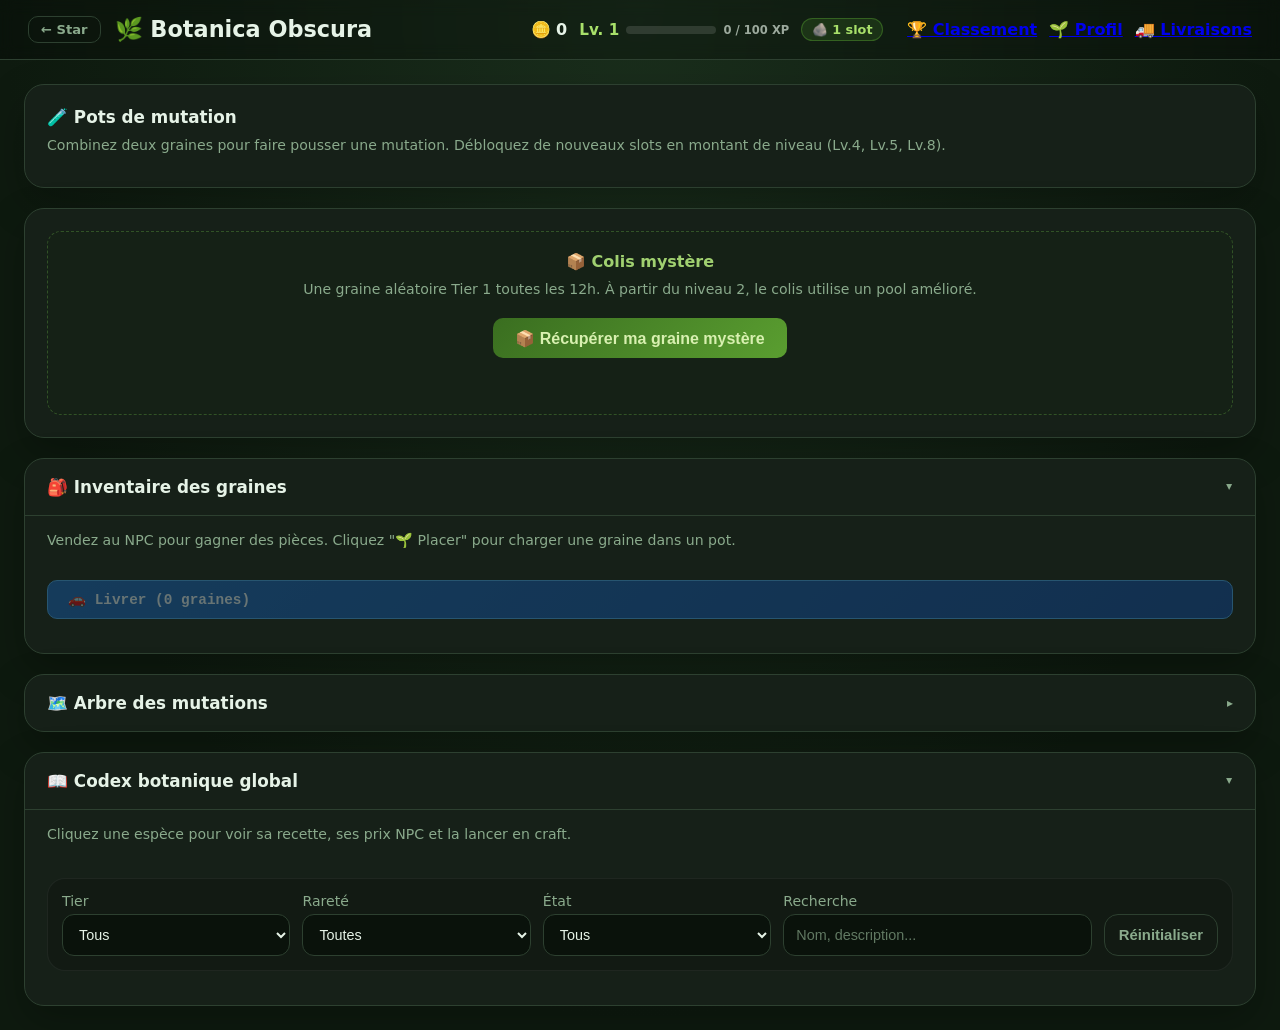
==== index.html @ e2fb967c "feat: harvest quantity formula + delivery minigame - lib/harvestQuantity.js: calcule nb graines selo" ====
<!DOCTYPE html>
<html lang="fr">
  <head>
    <meta charset="UTF-8" />
    <meta name="viewport" content="width=device-width, initial-scale=1.0" />
    <title>Botanica Obscura</title>
    <link rel="icon" href="data:image/svg+xml,%3Csvg%20xmlns%3D%22http%3A%2F%2Fwww.w3.org%2F2000%2Fsvg%22%20viewBox%3D%220%200%20100%20100%22%3E%3Ctext%20y%3D%22.9em%22%20font-size%3D%2290%22%3E%F0%9F%8C%BF%3C%2Ftext%3E%3C%2Fsvg%3E" />
    <link rel="stylesheet" href="styles.css" />
    <link rel="stylesheet" href="styles/garden.css" />
    <link rel="stylesheet" href="styles/inventory.css" />
    <link rel="stylesheet" href="styles/toast.css" />
    <link rel="stylesheet" href="styles/mysterySeed.css" />
    <link rel="stylesheet" href="styles/xp.css" />
    <link rel="stylesheet" href="styles/pots.css" />
    <link rel="stylesheet" href="styles/onboarding.css" />
    <link rel="stylesheet" href="styles/intro.css" />
    <link rel="stylesheet" href="styles/codex.css" />
    <link rel="stylesheet" href="styles/discovery.css" />
    <link rel="stylesheet" href="styles/speciesPanel.css" />
    <link rel="stylesheet" href="styles/deliveryGame.css" />
  </head>
  <body>
    <header class="topbar">
      <div class="topbar-left">
        <a href="/star/" class="back-to-star">← Star</a>
        <div class="topbar-title">
          <h1>🌿 Botanica Obscura</h1>
        </div>
      </div>
      <div class="player-stats">
        <span id="coins">🪙 0</span>
        <div class="level-xp-block">
          <span id="level">Lv. 1</span>
          <div class="xp-bar-wrap" title="Expérience">
            <div id="xp-bar-fill" class="xp-bar-fill" style="width:0%"></div>
          </div>
          <span id="xp-text" class="xp-text">0 / 100 XP</span>
        </div>
        <span id="pot-slots-badge">🪨 1 slot</span>
        <div id="authZone" class="auth-zone">
          <div id="userBadge" class="user-badge" style="display:none">
            <span class="auth-avatar-placeholder">🌿</span>
            <span class="auth-username"></span>
          </div>
        </div>
        <a href="leaderboard.html" class="nav-link">🏆 Classement</a>
        <a href="profil.html" class="nav-link">🌱 Profil</a>
        <a href="delivery.html" class="nav-link">🚚 Livraisons</a>
      </div>
    </header>

    <!-- Overlay level-up -->
    <div id="levelup-overlay" class="levelup-overlay" style="display:none">
      <div class="levelup-card">
        <div class="levelup-emoji">🌟</div>
        <div class="levelup-title">NIVEAU SUPÉRIEUR !</div>
        <div id="levelup-level" class="levelup-level">Niveau 2</div>
        <div id="levelup-reward" class="levelup-reward"></div>
        <button id="levelup-close" class="levelup-close-btn">Continuer 🌿</button>
      </div>
    </div>

    <!-- Overlay récolte -->
    <div id="harvest-reveal-overlay" class="harvest-reveal-overlay" style="display:none">
      <div class="harvest-reveal-card">
        <div id="harvest-reveal-first" class="harvest-reveal-first">🏅 Première découverte mondiale !</div>
        <div id="harvest-reveal-quality-badge" class="harvest-reveal-quality-badge"></div>
        <div id="harvest-reveal-svg" class="harvest-reveal-svg"></div>
        <div id="harvest-reveal-name" class="harvest-reveal-name"></div>
        <div id="harvest-reveal-rarity" class="harvest-reveal-rarity"></div>
        <div id="harvest-reveal-qty" class="harvest-reveal-qty"></div>
        <div id="harvest-reveal-xp" class="harvest-reveal-xp"></div>
        <button id="harvest-reveal-close" class="harvest-reveal-close-btn">Continuer 🌿</button>
      </div>
    </div>

    <main class="layout">

      <section class="panel full-width" id="pots-section">
        <h2>🧪 Pots de mutation</h2>
        <p class="muted">Combinez deux graines pour faire pousser une mutation. Débloquez de nouveaux slots en montant de niveau (Lv.4, Lv.5, Lv.8).</p>
        <div id="pots-grid" class="pots-grid-wrap"></div>
      </section>

      <section class="panel full-width">
        <div id="mystery-seed-zone">
          <h3>📦 Colis mystère</h3>
          <p class="muted">Une graine aléatoire Tier 1 toutes les 12h. À partir du niveau 2, le colis utilise un pool amélioré.</p>
          <button id="mystery-seed-btn">📦 Récupérer ma graine mystère</button>
          <div id="mystery-seed-countdown"></div>
          <div id="mystery-seed-msg"></div>
        </div>
      </section>

      <details class="panel full-width collapsible-zone" open>
        <summary class="zone-summary">🎒 Inventaire des graines</summary>
        <div class="zone-content">
          <p class="muted">Vendez au NPC pour gagner des pièces. Cliquez "🌱 Placer" pour charger une graine dans un pot.</p>
          <button id="deliver-btn" disabled>🚗 Livrer (0 graines)</button>
          <div id="inventoryEmpty" class="muted" style="display:none">Aucune graine pour l'instant.</div>
          <div id="inventoryGrid" class="inventory-grid"></div>
        </div>
      </details>

      <details class="panel full-width collapsible-zone" id="garden-section" style="display:none">
        <summary class="zone-summary">🌡️ Jardin &amp; Améliorations</summary>
        <div class="zone-content">
          <p class="muted">Améliorez votre jardin pour augmenter la qualité et la quantité de vos récoltes.</p>
          <div id="gardenContainer" class="garden-grid"></div>
        </div>
      </details>

      <details class="panel full-width collapsible-zone" id="testers-section" style="display:none">
        <summary class="zone-summary">🧑‍🌾 Testeurs</summary>
        <div class="zone-content">
          <p class="muted">Récoltez une plante puis faites-la goûter à vos testeurs !</p>
          <div id="testersContainer" class="testers-grid"></div>
        </div>
      </details>

      <details class="panel full-width collapsible-zone">
        <summary class="zone-summary">🗺️ Arbre des mutations</summary>
        <div class="zone-content">
          <p class="muted">Clique sur un nœud pour voir la recette et envoyer directement dans un pot.</p>
          <div id="mutationTree" class="mutation-tree-wrap"></div>
        </div>
      </details>

      <details class="panel full-width collapsible-zone" open>
        <summary class="zone-summary">📖 Codex botanique global</summary>
        <div class="zone-content">
          <p class="muted">Cliquez une espèce pour voir sa recette, ses prix NPC et la lancer en craft.</p>
          <div id="codexSummary" class="codex-summary" aria-live="polite"></div>
          <div class="codex-toolbar" aria-label="Filtres du codex botanique">
            <label>Tier<select id="codexTierFilter"><option value="all">Tous</option></select></label>
            <label>Rareté<select id="codexRarityFilter"><option value="all">Toutes</option></select></label>
            <label>État
              <select id="codexStateFilter">
                <option value="all">Tous</option>
                <option value="unlocked">Débloquées</option>
                <option value="server-known">Connues serveur</option>
                <option value="unknown">Inconnues</option>
              </select>
            </label>
            <label class="codex-search-label">Recherche
              <input id="codexSearch" type="search" placeholder="Nom, description..." autocomplete="off" />
            </label>
            <button id="codexResetFilters" class="codex-reset-btn" type="button">Réinitialiser</button>
          </div>
          <div id="codexGrid" class="codex-grid"></div>
        </div>
      </details>

    </main>
    <script type="module" src="app.js"></script>
  </body>
</html>
---- styles.css ----
:root {
  --bg: #0e1a0f;
  --bg-panel: #162018;
  --border: #2d4030;
  --text: #e6f3e7;
  --muted: #8aaa8c;
  --accent: #7ec850;
  --accent-2: #5fa5f5;
  --gold: #f0c030;
  --danger: #f07a5a;
}

* { box-sizing: border-box; margin: 0; padding: 0; }
body { font-family: Inter, system-ui, sans-serif; background: radial-gradient(ellipse at top, #1a2e1c 0%, var(--bg) 70%); color: var(--text); min-height: 100vh; }

/* ── Topbar ─────────────────────────────────────────────────────────── */
.topbar { display: flex; justify-content: space-between; align-items: center; padding: 16px 28px; border-bottom: 1px solid var(--border); background: rgba(0,0,0,0.25); backdrop-filter: blur(8px); position: sticky; top: 0; z-index: 10; gap: 12px; flex-wrap: wrap; }
.topbar h1 { font-size: 1.4rem; }
.subtitle { color: var(--muted); font-size: 0.82rem; margin-top: 3px; }
.player-stats { display: flex; gap: 12px; align-items: center; font-weight: 600; flex-wrap: wrap; }
.notif-btn { background: transparent; border: 1px solid var(--border); color: var(--muted); font-size: 0.82rem; padding: 6px 12px; border-radius: 10px; cursor: pointer; }
.notif-btn:hover { border-color: var(--accent); color: var(--accent); }

/* ── Auth zone (badge utilisateur Nitro dans la topbar) ─────────────── */
.auth-zone { display: flex; align-items: center; gap: 8px; }
.user-badge { display: flex; align-items: center; gap: 8px; background: rgba(126,200,80,0.1); border: 1px solid rgba(126,200,80,0.3); border-radius: 12px; padding: 5px 12px; }
.auth-avatar { width: 26px; height: 26px; border-radius: 50%; object-fit: cover; }
.auth-avatar-placeholder { font-size: 1.2rem; }
.auth-username { font-size: 0.88rem; font-weight: 700; color: var(--accent); }

/* ── Layout ─────────────────────────────────────────────────────────── */
.muted { color: var(--muted); font-size: 0.88rem; margin-bottom: 12px; }
.layout { display: grid; grid-template-columns: repeat(2, 1fr); gap: 20px; padding: 24px; }
.panel { background: var(--bg-panel); border: 1px solid var(--border); border-radius: 20px; padding: 22px; box-shadow: 0 16px 40px rgba(0,0,0,0.25); }
.panel h2 { margin-bottom: 10px; font-size: 1.05rem; }
.full-width { grid-column: 1 / -1; }

/* ── Pot ────────────────────────────────────────────────────────────── */
.pot-card { display: flex; flex-direction: column; gap: 13px; }
label { display: flex; flex-direction: column; gap: 5px; color: var(--muted); font-size: 0.88rem; }
select { border-radius: 12px; border: 1px solid var(--border); padding: 10px 12px; background: #0a120b; color: var(--text); font-size: 0.93rem; }
button { border: none; border-radius: 14px; padding: 12px 16px; cursor: pointer; font-size: 0.93rem; font-weight: 700; background: linear-gradient(135deg, var(--accent), #5ba53a); color: #071207; transition: opacity 0.2s, transform 0.1s; }
button:hover { opacity: 0.9; } button:active { transform: scale(0.97); } button:disabled { opacity: 0.4; cursor: default; }

/* ── Preview plante ─────────────────────────────────────────────────── */
.plant-preview { display: flex; flex-direction: column; align-items: center; gap: 14px; }
#plantCharacter svg { width: 150px; height: 170px; }
#plantDescription { color: var(--muted); font-size: 0.88rem; text-align: center; }

/* ── Arbre mutations ────────────────────────────────────────────────── */
.mutation-tree-wrap { width: 100%; overflow-x: auto; overflow-y: hidden; border: 1px solid var(--border); border-radius: 18px; background: linear-gradient(180deg, rgba(255,255,255,0.02), rgba(0,0,0,0.08)); padding: 10px; }
.mutation-tree-svg { width: 100%; min-width: 980px; height: auto; display: block; }
.tree-tier-label { fill: var(--muted); font-size: 14px; font-weight: 700; letter-spacing: 0.06em; text-transform: uppercase; }
.tree-link { fill: none; stroke: rgba(126,200,80,0.35); stroke-width: 3; stroke-linecap: round; }
.tree-link.link-locked { stroke: rgba(255,255,255,0.08); }
.tree-node { cursor: pointer; }
.tree-card-bg { fill: #0d160e; stroke: var(--border); stroke-width: 1.5; transition: all 0.2s ease; }
.tree-node:hover .tree-card-bg { stroke: var(--accent); filter: url(#softGlow); }
.tree-node.state-server-known .tree-card-bg { fill: #0a0e0a; stroke: #2a3a2a; }
.tree-node.state-unknown .tree-card-bg { fill: #080d08; stroke: #1a221a; }
.tree-name { fill: var(--text); font-size: 13px; font-weight: 700; }
.tree-name-hidden { fill: #3a4a3a; font-size: 13px; font-weight: 700; }
.tree-meta { fill: var(--muted); font-size: 11px; }
.tree-meta-hidden { fill: #2a3a2a; font-size: 11px; }
.tree-discovery { fill: var(--gold); font-size: 11px; font-weight: 700; }
.tree-server-badge { fill: var(--accent-2); font-size: 10px; }
.tree-node.rarity-epic .tree-card-bg { stroke: #7a49d6; }
.tree-node.rarity-legendary .tree-card-bg { stroke: #d9a520; }
.tree-node.rarity-mythic .tree-card-bg { stroke: #e44a80; }

/* ── Codex ──────────────────────────────────────────────────────────── */
.codex-grid { display: grid; grid-template-columns: repeat(auto-fill, minmax(175px, 1fr)); gap: 14px; }
.codex-card { background: #0d160e; border: 1px solid var(--border); border-radius: 16px; padding: 14px; cursor: pointer; transition: transform 0.15s, box-shadow 0.15s; }
.codex-card:hover { transform: translateY(-3px); box-shadow: 0 8px 24px rgba(0,0,0,0.4); }
.codex-card h3 { font-size: 0.95rem; margin: 6px 0 4px; }
.codex-card p { font-size: 0.82rem; color: var(--muted); margin: 5px 0; }
.codex-meta { font-size: 0.82rem; color: var(--muted); }
.codex-sprite svg { width: 70px; height: 80px; display: block; margin: 0 auto; }
.rarity-badge { font-weight: 700; font-size: 0.8rem; text-transform: capitalize; }
.rarity-badge.common { color: #aaa; } .rarity-badge.rare { color: var(--accent-2); } .rarity-badge.epic { color: #c080ff; } .rarity-badge.legendary { color: var(--gold); } .rarity-badge.mythic { color: #ff6090; }
.codex-card.rarity-epic { border-color: #6030a0; } .codex-card.rarity-legendary { border-color: #c0900a; } .codex-card.rarity-mythic { border-color: #c02060; box-shadow: 0 0 12px rgba(255,60,120,0.3); }
.first-discovery { font-size: 0.8rem; font-weight: 700; color: var(--gold); margin-top: 6px; }

/* État server-known */
.codex-card.state-server-known { background: #090e09; border-color: #1e2e1e; cursor: default; }
.codex-card.state-server-known:hover { transform: none; box-shadow: none; }
.codex-silhouette svg { filter: brightness(0) invert(0.07) sepia(1) hue-rotate(90deg); opacity: 0.5; }
.codex-unknown-name { color: #3a503a; font-style: italic; }
.codex-server-badge { display: flex; align-items: center; gap: 6px; margin-top: 8px; font-size: 0.78rem; color: var(--accent-2); background: rgba(95,165,245,0.08); border: 1px solid rgba(95,165,245,0.2); border-radius: 8px; padding: 5px 8px; }
.codex-discoverer-avatar { width: 18px; height: 18px; border-radius: 50%; object-fit: cover; }

/* État unknown */
.codex-card.state-unknown { background: #060b06; border-color: #151e15; cursor: default; opacity: 0.55; }
.codex-card.state-unknown:hover { transform: none; }
.codex-mystery { display: flex; align-items: center; justify-content: center; width: 70px; height: 80px; margin: 0 auto; font-size: 2rem; color: #2a3a2a; border: 2px dashed #1e2e1e; border-radius: 12px; }

/* ── Testers ────────────────────────────────────────────────────────── */
.testers-grid { display: grid; grid-template-columns: repeat(auto-fill, minmax(150px, 1fr)); gap: 14px; }
.tester-card { background: #0d160e; border: 1px solid var(--border); border-radius: 16px; padding: 14px; display: flex; flex-direction: column; align-items: center; gap: 8px; position: relative; transition: transform 0.2s; }
.tester-card.tasting { animation: tasting-shake 0.4s ease; }
@keyframes tasting-shake { 0%,100%{transform:rotate(0)} 25%{transform:rotate(-4deg)} 75%{transform:rotate(4deg)} }
.tester-face { font-size: 2.2rem; }
.tester-name { font-weight: 700; font-size: 0.9rem; }
.happiness-bar-wrap { width: 100%; height: 8px; background: #0a120b; border-radius: 999px; overflow: hidden; border: 1px solid var(--border); }
.happiness-bar { height: 100%; background: linear-gradient(90deg, var(--danger), var(--gold), var(--accent)); transition: width 0.6s ease; border-radius: 999px; }
.tester-happiness { font-size: 0.78rem; color: var(--muted); }
.taste-btn { font-size: 0.8rem; padding: 6px 12px; border-radius: 10px; width: 100%; }
.taste-hint { font-size: 0.78rem; color: var(--muted); text-align: center; }
.reaction-bubble { position: absolute; top: -38px; left: 50%; transform: translateX(-50%); background: #1e301f; border: 1px solid var(--border); border-radius: 12px; padding: 6px 12px; font-size: 0.82rem; white-space: nowrap; animation: bubble-pop 2.5s ease forwards; pointer-events: none; z-index: 5; }
@keyframes bubble-pop { 0%{opacity:0;transform:translateX(-50%) translateY(6px)} 15%{opacity:1;transform:translateX(-50%) translateY(0)} 80%{opacity:1} 100%{opacity:0;transform:translateX(-50%) translateY(-10px)} }

/* ── Topbar — identité Nitro ────────────────────────────────────────── */
.topbar-left { display: flex; align-items: center; gap: 14px; }
.back-to-star { font-size: 0.82rem; font-weight: 700; color: var(--muted); text-decoration: none; border: 1px solid var(--border); border-radius: 10px; padding: 5px 12px; transition: color 0.2s, border-color 0.2s; white-space: nowrap; }
.back-to-star:hover { color: var(--accent); border-color: var(--accent); }

/* ── Zones collapsibles ─────────────────────────────────────────────── */
.collapsible-zone { padding: 0; }
.zone-summary { list-style: none; cursor: pointer; padding: 18px 22px; font-size: 1.05rem; font-weight: 700; display: flex; align-items: center; gap: 8px; user-select: none; border-radius: 20px; transition: background 0.15s; }
.zone-summary::-webkit-details-marker { display: none; }
.collapsible-zone[open] > .zone-summary { border-radius: 20px 20px 0 0; border-bottom: 1px solid var(--border); }
.zone-summary::after { content: '▸'; margin-left: auto; font-size: 0.75rem; color: var(--muted); transition: transform 0.2s; }
.collapsible-zone[open] > .zone-summary::after { transform: rotate(90deg); }
.zone-summary:hover { background: rgba(255,255,255,0.03); }
.zone-content { padding: 16px 22px 22px; display: flex; flex-direction: column; gap: 12px; }

/* ── Hint action suivante ───────────────────────────────────────────── */
.next-action-hint { background: rgba(126,200,80,0.08); border: 1px solid rgba(126,200,80,0.25); border-radius: 12px; padding: 10px 16px; font-size: 0.88rem; color: var(--accent); margin-bottom: 14px; }

/* ── Harvest reveal overlay ─────────────────────────────────────────── */
.harvest-reveal-overlay { position: fixed; inset: 0; background: rgba(0,0,0,0.85); backdrop-filter: blur(8px); z-index: 200; display: flex; align-items: center; justify-content: center; }
.harvest-reveal-card { background: var(--bg-panel); border: 1px solid var(--border); border-radius: 28px; padding: 36px 32px; max-width: 380px; width: 90%; text-align: center; box-shadow: 0 32px 80px rgba(0,0,0,0.6); display: flex; flex-direction: column; align-items: center; gap: 18px; animation: reveal-in 0.35s cubic-bezier(0.34, 1.56, 0.64, 1); }
@keyframes reveal-in { from { opacity: 0; transform: scale(0.8) translateY(20px); } to { opacity: 1; transform: scale(1) translateY(0); } }
.harvest-reveal-first { background: linear-gradient(135deg, rgba(240,192,48,0.15), rgba(240,192,48,0.05)); border: 1px solid rgba(240,192,48,0.4); border-radius: 12px; padding: 8px 16px; font-size: 0.9rem; font-weight: 700; color: var(--gold); }
.harvest-reveal-quality-badge { font-size: 2.2rem; font-weight: 900; letter-spacing: 0.02em; }
.harvest-reveal-svg svg { width: 120px; height: 140px; }
.harvest-reveal-name { font-size: 1.5rem; font-weight: 800; }
.harvest-reveal-rarity { font-size: 0.95rem; }
.harvest-reveal-xp { font-size: 1.1rem; font-weight: 700; color: var(--accent); background: rgba(126,200,80,0.1); border: 1px solid rgba(126,200,80,0.2); border-radius: 10px; padding: 6px 16px; }
.harvest-reveal-close-btn { background: linear-gradient(135deg, var(--accent), #5ba53a); color: #071207; font-weight: 700; padding: 12px 28px; border-radius: 14px; border: none; cursor: pointer; font-size: 1rem; width: 100%; margin-top: 4px; }
.harvest-reveal-close-btn:hover { opacity: 0.9; }

@media (max-width: 900px) { .layout { grid-template-columns: 1fr; } .mutation-tree-svg { min-width: 860px; } }
---- styles/garden.css ----
/* styles/garden.css — Section jardin et shop */

.garden-grid {
  display: grid;
  grid-template-columns: repeat(auto-fill, minmax(220px, 1fr));
  gap: 1rem;
  margin-top: 0.5rem;
}

.garden-card {
  background: rgba(255, 255, 255, 0.04);
  border: 1px solid rgba(255, 255, 255, 0.1);
  border-radius: 12px;
  padding: 1rem;
  display: flex;
  flex-direction: column;
  gap: 0.5rem;
  transition: border-color 0.2s;
}

.garden-card:hover {
  border-color: rgba(126, 200, 80, 0.4);
}

.garden-card.garden-maxed {
  border-color: rgba(216, 112, 192, 0.4);
  background: rgba(216, 112, 192, 0.05);
}

.garden-emoji {
  font-size: 2rem;
  text-align: center;
}

.garden-name {
  font-weight: 600;
  font-size: 0.95rem;
}

.garden-desc {
  font-size: 0.8rem;
  opacity: 0.6;
  line-height: 1.4;
}

.garden-level {
  font-size: 0.85rem;
  color: #f4a030;
  letter-spacing: 0.05em;
}

.garden-maxed-label {
  text-align: center;
  font-size: 0.8rem;
  font-weight: 700;
  color: #d870f0;
  letter-spacing: 0.1em;
}

.garden-buy-btn {
  margin-top: auto;
  padding: 0.4rem 0.8rem;
  border-radius: 8px;
  border: 1px solid rgba(126, 200, 80, 0.5);
  background: rgba(126, 200, 80, 0.1);
  color: inherit;
  cursor: pointer;
  font-size: 0.9rem;
  transition: background 0.2s;
}

.garden-buy-btn:hover:not([disabled]) {
  background: rgba(126, 200, 80, 0.25);
}

.garden-buy-btn.disabled,
.garden-buy-btn[disabled] {
  opacity: 0.4;
  cursor: not-allowed;
}

/* Quality tier badge */
.quality-badge {
  display: inline-block;
  padding: 0.15rem 0.5rem;
  border-radius: 6px;
  font-size: 0.8rem;
  font-weight: 700;
  background: rgba(255,255,255,0.07);
}

.quality-guezmer  { color: #999; }
.quality-potable  { color: #7ec850; }
.quality-frape    { color: #5bc8ef; }
.quality-banger   { color: #f4a030; }
.quality-comète   { color: #d870f0; }
---- styles/inventory.css ----
/* ── Inventaire ─────────────────────────────────────────────── */
.inventory-grid {
  display: grid;
  grid-template-columns: repeat(auto-fill, minmax(160px, 1fr));
  gap: 12px;
}

.inv-card {
  display: flex;
  flex-direction: column;
  align-items: center;
  gap: 0.4rem;
  padding: 0.75rem 0.5rem;
  background: rgba(255,255,255,0.05);
  border-radius: 12px;
  border-left: 4px solid transparent;
  transition: transform 0.15s;
}

.inv-card:hover { transform: translateY(-2px); }

.inv-sprite svg { width: 64px; height: 76px; }

.inv-info { text-align: center; }

.inv-name {
  font-weight: 600;
  font-size: 0.85rem;
  margin-bottom: 0.2rem;
}

.inv-meta {
  display: flex;
  align-items: center;
  justify-content: center;
  gap: 0.3rem;
  font-size: 0.75rem;
  color: #aaa;
}

.inv-qty {
  font-size: 0.8rem;
  color: #ccc;
  margin-top: 0.1rem;
}

/* Actions : Utiliser + Vendre côte à côte */
.inv-actions {
  display: flex;
  gap: 0.4rem;
  margin-top: 0.3rem;
}

.inv-select-btn,
.inv-sell-btn {
  padding: 0.3rem 0.6rem;
  border: none;
  border-radius: 8px;
  cursor: pointer;
  font-size: 0.78rem;
  font-weight: 600;
  transition: opacity 0.15s;
}

.inv-select-btn {
  background: #4a8a3a;
  color: #fff;
}

.inv-sell-btn {
  background: #7a5a1a;
  color: #ffe07a;
}

.inv-select-btn:hover { opacity: 0.85; }
.inv-sell-btn:hover   { opacity: 0.85; }
.inv-sell-btn:disabled { opacity: 0.5; cursor: not-allowed; }

/* Bordures par rareté */
.rarity-border-common    { border-left-color: #8d8d8d; }
.rarity-border-rare      { border-left-color: #4a90d9; }
.rarity-border-epic      { border-left-color: #9b59b6; }
.rarity-border-legendary { border-left-color: #f39c12; }
.rarity-border-mythic    { border-left-color: #e74c3c; }
---- styles/toast.css ----
/* ── Toast notifications ──────────────────────────────────────── */
#toast-container {
  position: fixed;
  bottom: 1.5rem;
  right: 1.5rem;
  z-index: 9999;
  display: flex;
  flex-direction: column;
  gap: 0.5rem;
  pointer-events: none;
}

.toast {
  padding: 0.65rem 1.1rem;
  border-radius: 10px;
  font-size: 0.92rem;
  font-weight: 500;
  background: rgba(30, 40, 30, 0.95);
  border: 1px solid rgba(110, 200, 110, 0.35);
  color: #d0f0d0;
  opacity: 0;
  transform: translateY(12px);
  transition: opacity 0.22s ease, transform 0.22s ease;
  max-width: 320px;
  backdrop-filter: blur(6px);
}

.toast.toast-visible {
  opacity: 1;
  transform: translateY(0);
}

.toast.toast-error {
  border-color: rgba(220, 80, 80, 0.4);
  background: rgba(40, 20, 20, 0.95);
  color: #f0c0c0;
}
---- styles/mysterySeed.css ----
/* ── Mystery Seed zone ────────────────────────────── */
#mystery-seed-zone {
  display: flex;
  flex-direction: column;
  align-items: center;
  gap: 0.6rem;
  padding: 1.25rem;
  background: rgba(20,35,20,0.5);
  border: 1px dashed rgba(120,200,80,0.3);
  border-radius: 14px;
  text-align: center;
}

#mystery-seed-zone h3 {
  margin: 0;
  font-size: 1rem;
  color: #a0d070;
}

#mystery-seed-btn {
  padding: 0.65rem 1.4rem;
  font-size: 1rem;
  font-weight: 600;
  border-radius: 10px;
  border: none;
  background: linear-gradient(135deg, #3a6e20, #5a9e30);
  color: #d8f0b0;
  cursor: pointer;
  transition: opacity 0.2s, transform 0.1s;
}
#mystery-seed-btn:hover:not(:disabled) {
  opacity: 0.9;
  transform: scale(1.02);
}
#mystery-seed-btn:disabled {
  opacity: 0.5;
  cursor: not-allowed;
}

#mystery-seed-countdown {
  font-size: 1.4rem;
  font-weight: 700;
  color: #90c060;
  font-variant-numeric: tabular-nums;
  letter-spacing: 0.05em;
}

#mystery-seed-msg {
  font-size: 0.88rem;
  color: #b0e080;
  min-height: 1.2em;
}

.mystery-seed-anim {
  display: inline-block;
  animation: seed-pop 0.5s ease;
}
@keyframes seed-pop {
  0%   { transform: scale(0.8); opacity: 0; }
  60%  { transform: scale(1.1); }
  100% { transform: scale(1);   opacity: 1; }
}
---- styles/xp.css ----
/* styles/xp.css — Barre XP, level-up overlay */

/* ── Bloc niveau dans le header ─────────────────────────────────────── */
.level-xp-block {
  display: flex;
  align-items: center;
  gap: .45rem;
}

#level {
  font-weight: 700;
  font-size: .95rem;
  color: #a8e06a;
  white-space: nowrap;
}

.xp-bar-wrap {
  width: 90px;
  height: 8px;
  background: rgba(255,255,255,.12);
  border-radius: 4px;
  overflow: hidden;
}

.xp-bar-fill {
  height: 100%;
  background: linear-gradient(90deg, #6fcf3a, #b8f06a);
  border-radius: 4px;
  transition: width .6s ease;
}

.xp-text {
  font-size: .72rem;
  opacity: .65;
  white-space: nowrap;
}

/* ── Overlay level-up ───────────────────────────────────────────────── */
.levelup-overlay {
  position: fixed;
  inset: 0;
  background: rgba(0,0,0,.75);
  z-index: 9999;
  display: flex;
  align-items: center;
  justify-content: center;
  animation: fadeInOverlay .25s ease;
}

@keyframes fadeInOverlay {
  from { opacity: 0; }
  to   { opacity: 1; }
}

.levelup-card {
  background: linear-gradient(145deg, #1a2e14, #0f1f0a);
  border: 2px solid #6fcf3a;
  border-radius: 18px;
  padding: 2.5rem 3rem;
  text-align: center;
  box-shadow: 0 0 40px rgba(111,207,58,.35);
  animation: popIn .35s cubic-bezier(.34,1.56,.64,1);
}

@keyframes popIn {
  from { transform: scale(.6); opacity: 0; }
  to   { transform: scale(1);  opacity: 1; }
}

.levelup-emoji {
  font-size: 3.5rem;
  animation: spinStar 1.2s ease-out;
}

@keyframes spinStar {
  from { transform: rotate(-180deg) scale(0); }
  to   { transform: rotate(0deg)    scale(1); }
}

.levelup-title {
  font-size: 1.1rem;
  letter-spacing: .15em;
  color: #a8e06a;
  text-transform: uppercase;
  margin: .5rem 0 .25rem;
  opacity: .8;
}

.levelup-level {
  font-size: 2.4rem;
  font-weight: 800;
  color: #fff;
  margin-bottom: .75rem;
}

.levelup-reward {
  font-size: 1.05rem;
  color: #ffd84a;
  margin-bottom: 1.5rem;
  min-height: 1.4rem;
}

.levelup-close-btn {
  background: linear-gradient(135deg, #4a9a1a, #6fcf3a);
  color: #fff;
  border: none;
  border-radius: 30px;
  padding: .6rem 1.8rem;
  font-size: 1rem;
  cursor: pointer;
  font-weight: 600;
  transition: transform .15s, box-shadow .15s;
}

.levelup-close-btn:hover {
  transform: scale(1.05);
  box-shadow: 0 4px 16px rgba(111,207,58,.4);
}
---- styles/pots.css ----
/* styles/pots.css — Grille multi-pots */

.pots-grid-wrap {
  display: grid;
  grid-template-columns: repeat(auto-fill, minmax(220px, 1fr));
  gap: 1.2rem;
  margin-top: .75rem;
}

.multi-pot-card {
  background: rgba(255,255,255,.04);
  border: 1px solid rgba(255,255,255,.1);
  border-radius: 14px;
  padding: 1.1rem 1rem;
  display: flex;
  flex-direction: column;
  gap: .6rem;
  transition: border-color .2s, box-shadow .2s, transform .2s;
}

.multi-pot-card.pot-active {
  border-color: rgba(111,207,58,.35);
}

.multi-pot-card.pot-empty {
  border-color: rgba(168,224,106,.18);
}

.multi-pot-card.pot-placement-focus {
  border-color: rgba(240,192,48,.75);
  box-shadow: 0 0 0 3px rgba(240,192,48,.12), 0 0 24px rgba(240,192,48,.24);
  transform: translateY(-2px);
}

.multi-pot-card.pot-ready-to-start {
  border-color: rgba(111,207,58,.7);
  box-shadow: 0 0 18px rgba(111,207,58,.18);
}

.multi-pot-card.pot-active:has(.pot-timer-ready) {
  border-color: #6fcf3a;
  box-shadow: 0 0 18px rgba(111,207,58,.25);
  animation: potReadyPulse 2s ease-in-out infinite;
}

@keyframes potReadyPulse {
  0%, 100% { box-shadow: 0 0 12px rgba(111,207,58,.2); }
  50%       { box-shadow: 0 0 28px rgba(111,207,58,.5); }
}

/* Header slot */
.pot-slot-header {
  display: flex;
  justify-content: space-between;
  align-items: center;
  font-size: .82rem;
}

.pot-slot-label {
  font-weight: 700;
  color: #a8e06a;
  font-size: .88rem;
}

.pot-slot-state {
  font-size: .72rem;
  color: #8aaa8c;
  border: 1px solid rgba(168,224,106,.2);
  border-radius: 999px;
  padding: .12rem .45rem;
  background: rgba(0,0,0,.18);
  text-transform: uppercase;
  letter-spacing: .04em;
}

.pot-timer {
  font-size: .8rem;
  color: #a0a0a0;
  font-variant-numeric: tabular-nums;
}

.pot-timer.pot-timer-ready {
  color: #6fcf3a;
  font-weight: 700;
}

/* Parents */
.pot-parents,
.pot-selection-preview {
  display: flex;
  align-items: center;
  gap: .4rem;
  font-size: .8rem;
  color: #ccc;
  flex-wrap: wrap;
}

.pot-selection-preview {
  justify-content: center;
  background: rgba(0,0,0,.18);
  border: 1px solid rgba(255,255,255,.08);
  border-radius: 10px;
  padding: .45rem .5rem;
}

.pot-parent,
.pot-parent-preview {
  background: rgba(255,255,255,.07);
  padding: .15rem .45rem;
  border-radius: 6px;
  font-size: .75rem;
}

.pot-parent-preview {
  color: #d8f8c8;
  max-width: 100%;
}

.pot-cross { opacity: .5; font-size: .85rem; }

.pot-placement-helper {
  font-size: .76rem;
  line-height: 1.35;
  color: #8aaa8c;
  background: rgba(126,200,80,.06);
  border: 1px solid rgba(126,200,80,.14);
  border-radius: 10px;
  padding: .45rem .55rem;
}

/* Visuel mini */
.pot-visual-mini {
  display: flex;
  align-items: center;
  gap: .5rem;
  padding: .4rem .6rem;
  border-radius: 8px;
  background: rgba(0,0,0,.2);
  font-size: .85rem;
  transition: background .3s;
}

.pot-visual-mini.pot-glow {
  background: rgba(111,207,58,.12);
  animation: miniGlow 1.5s ease-in-out infinite;
}

@keyframes miniGlow {
  0%, 100% { background: rgba(111,207,58,.1); }
  50%       { background: rgba(111,207,58,.25); }
}

.pot-emoji-mini { font-size: 1.3rem; }
.pot-stage-label { opacity: .7; font-size: .75rem; }

/* Barre de progression */
.pot-progress-wrap {
  height: 5px;
  background: rgba(255,255,255,.1);
  border-radius: 3px;
  overflow: hidden;
}

.pot-progress-bar {
  height: 100%;
  background: linear-gradient(90deg, #4a9a1a, #6fcf3a);
  border-radius: 3px;
  transition: width .8s ease;
}

/* Selects dans slot vide */
.pot-select-label {
  display: flex;
  flex-direction: column;
  gap: .25rem;
  font-size: .78rem;
  color: #aaa;
}

.pot-select-label select {
  background: rgba(0,0,0,.3);
  border: 1px solid rgba(255,255,255,.15);
  color: #eee;
  border-radius: 6px;
  padding: .3rem .5rem;
  font-size: .82rem;
  width: 100%;
}

.pot-select-label select:focus {
  outline: none;
  border-color: rgba(111,207,58,.72);
  box-shadow: 0 0 0 3px rgba(111,207,58,.1);
}

/* Boutons */
.pot-start-btn,
.pot-harvest-btn {
  width: 100%;
  padding: .5rem;
  border: none;
  border-radius: 8px;
  font-size: .88rem;
  font-weight: 600;
  cursor: pointer;
  transition: transform .15s, box-shadow .15s;
}

.pot-start-btn {
  background: linear-gradient(135deg, #1e5a08, #2e8a10);
  color: #c8f4a0;
}

.pot-harvest-btn {
  background: linear-gradient(135deg, #7a1eb0, #b040f0);
  color: #fff;
  animation: harvestPulse 1.2s ease-in-out infinite;
}

@keyframes harvestPulse {
  0%, 100% { box-shadow: 0 0 6px rgba(176,64,240,.3); }
  50%       { box-shadow: 0 0 18px rgba(176,64,240,.7); }
}

.pot-start-btn:hover,
.pot-harvest-btn:hover {
  transform: scale(1.03);
}

.pot-start-btn:disabled { opacity: .5; cursor: not-allowed; }

.pot-growing-hint {
  text-align: center;
  font-size: .78rem;
  color: #888;
  padding: .25rem 0;
}

.pot-status-msg {
  font-size: .78rem;
  color: #f0c040;
  min-height: 1rem;
  text-align: center;
}

/* Slot verrouillé */
.multi-pot-card.pot-locked {
  opacity: .45;
  border-style: dashed;
  border-color: rgba(255,255,255,.12);
  background: rgba(0,0,0,.15);
  cursor: default;
}

.pot-locked-body {
  display: flex;
  flex-direction: column;
  align-items: center;
  justify-content: center;
  gap: .5rem;
  padding: 1rem 0;
}

.pot-locked-icon { font-size: 2rem; filter: grayscale(1); }
.pot-locked-label { font-size: .78rem; color: #888; text-align: center; }

/* Badge slots dans le header */
#pot-slots-badge {
  font-size: .8rem;
  background: rgba(111,207,58,.12);
  border: 1px solid rgba(111,207,58,.3);
  border-radius: 20px;
  padding: .2rem .6rem;
  color: #a8e06a;
  cursor: help;
}
---- styles/onboarding.css ----
.onboarding-overlay{position:fixed;inset:0;background:rgba(0,10,0,.88);display:flex;align-items:center;justify-content:center;z-index:10000;padding:1rem;backdrop-filter:blur(4px)}
.onboarding-card{background:linear-gradient(160deg,#0d1f0d,#152415);border:1px solid rgba(74,158,63,.35);border-radius:18px;padding:2rem 2.5rem;max-width:500px;width:100%;box-shadow:0 0 60px rgba(74,158,63,.2),0 8px 32px rgba(0,0,0,.6);text-align:center;animation:ob-fadein .3s ease}
.onboarding-card--wide{max-width:700px}
@keyframes ob-fadein{from{opacity:0;transform:scale(.95) translateY(10px)}to{opacity:1;transform:scale(1) translateY(0)}}
@keyframes spin{to{transform:rotate(360deg)}}
.onboarding-emoji{font-size:3.5rem;margin-bottom:.75rem;display:inline-block;filter:drop-shadow(0 0 20px rgba(74,158,63,.6));animation:ob-float 3s ease-in-out infinite}
@keyframes ob-float{0%,100%{transform:translateY(0)}50%{transform:translateY(-8px)}}
.onboarding-step-indicator{display:flex;justify-content:center;gap:.5rem;margin-bottom:1.25rem}
.onboarding-dot{width:8px;height:8px;border-radius:50%;background:rgba(74,158,63,.25);transition:background .2s}
.onboarding-dot.active{background:#4a9e3f}
.onboarding-title{font-family:'Cinzel',serif;font-size:1.4rem;color:#f0d080;margin-bottom:.75rem;line-height:1.3}
.onboarding-text{font-size:.9rem;color:#a8d8a0;line-height:1.7;margin-bottom:1.5rem}
.onboarding-steps-list{display:flex;flex-direction:column;gap:.85rem;margin-bottom:1.75rem;text-align:left}
.ob-rule{display:flex;align-items:flex-start;gap:.75rem;background:rgba(74,158,63,.06);border:1px solid rgba(74,158,63,.15);border-radius:10px;padding:.75rem 1rem}
.ob-rule-icon{font-size:1.4rem;flex-shrink:0;margin-top:.1rem}
.ob-rule div{font-size:.85rem;color:#b8d8b0;line-height:1.6}
.ob-rule strong{color:#e8f4e0}
.ob-seed-grid{display:grid;grid-template-columns:repeat(auto-fill,minmax(110px,1fr));gap:.65rem;margin-bottom:1.5rem;max-height:340px;overflow-y:auto;padding-right:.25rem}
.ob-seed-card{background:rgba(0,20,0,.7);border:2px solid rgba(74,158,63,.2);border-radius:12px;padding:.75rem .5rem;cursor:pointer;transition:border-color .15s,background .15s,transform .15s;display:flex;flex-direction:column;align-items:center;gap:.3rem;color:#c8e8c0;font-family:inherit}
.ob-seed-card:hover{border-color:#4a9e3f;background:rgba(74,158,63,.1);transform:translateY(-2px)}
.ob-seed-card.selected{border-color:#7dce6f;background:rgba(74,158,63,.22);box-shadow:0 0 14px rgba(74,158,63,.35)}
.ob-seed-emoji{font-size:1.8rem}
.ob-seed-name{font-size:.75rem;font-weight:700;color:#d8f0d0;text-align:center;line-height:1.2}
.ob-seed-meta{font-size:.65rem;color:rgba(168,230,168,.5);letter-spacing:.04em}
.onboarding-actions{display:flex;justify-content:center;gap:.75rem;flex-wrap:wrap}
.onboarding-btn{padding:.65rem 1.6rem;border-radius:30px;border:none;cursor:pointer;font-family:'Cinzel',serif;font-size:.9rem;font-weight:600;letter-spacing:.04em;transition:all .2s}
.onboarding-btn.primary{background:linear-gradient(135deg,#2d5a27,#4a9e3f);color:#e8f4e0;box-shadow:0 4px 16px rgba(74,158,63,.35)}
.onboarding-btn.primary:hover:not(:disabled){background:linear-gradient(135deg,#4a9e3f,#5dbf50);box-shadow:0 6px 22px rgba(74,158,63,.55);transform:translateY(-1px)}
.onboarding-btn.primary:disabled{opacity:.4;cursor:not-allowed}
.onboarding-btn.secondary{background:transparent;color:#7ab870;border:1px solid rgba(74,158,63,.3)}
.onboarding-btn.secondary:hover{background:rgba(74,158,63,.08);border-color:#4a9e3f}
.ob-seed-grid::-webkit-scrollbar{width:4px}
.ob-seed-grid::-webkit-scrollbar-track{background:transparent}
.ob-seed-grid::-webkit-scrollbar-thumb{background:rgba(74,158,63,.3);border-radius:2px}
.rarity-badge.common{color:#a8e6a8}.rarity-badge.uncommon{color:#7ec8e3}.rarity-badge.rare{color:#b39ddb}.rarity-badge.epic{color:#ffab40}.rarity-badge.legendary{color:#f9ca24}
---- styles/intro.css ----
.intro-overlay {
  position: fixed;
  inset: 0;
  z-index: 20000;
  display: flex;
  align-items: center;
  justify-content: center;
  padding: 20px;
  background:
    linear-gradient(180deg, rgba(4, 8, 5, 0.72), rgba(4, 8, 5, 0.94)),
    repeating-linear-gradient(90deg, rgba(126, 200, 80, 0.05) 0 1px, transparent 1px 72px),
    #071007;
  backdrop-filter: blur(8px);
  animation: introFadeIn 180ms ease-out;
}

.intro-overlay--leaving {
  animation: introFadeOut 180ms ease-in forwards;
}

.intro-card {
  width: min(760px, 100%);
  min-height: 460px;
  border: 1px solid rgba(126, 200, 80, 0.28);
  border-radius: 20px;
  background: linear-gradient(160deg, rgba(12, 24, 13, 0.96), rgba(21, 32, 24, 0.98));
  box-shadow: 0 26px 80px rgba(0, 0, 0, 0.58);
  display: grid;
  grid-template-columns: minmax(220px, 0.85fr) minmax(280px, 1.15fr);
  grid-template-rows: 1fr auto auto;
  gap: 18px 24px;
  padding: 28px;
}

.intro-scene {
  grid-row: 1 / 4;
  position: relative;
  display: flex;
  align-items: center;
  justify-content: center;
  min-height: 360px;
  overflow: hidden;
  border: 1px solid rgba(255, 255, 255, 0.08);
  border-radius: 16px;
  background:
    linear-gradient(180deg, rgba(95, 165, 245, 0.08), transparent 42%),
    linear-gradient(0deg, rgba(11, 20, 12, 0.95), rgba(14, 26, 15, 0.92));
}

.intro-scene::before {
  content: "";
  position: absolute;
  inset: 22px 38px auto;
  height: 1px;
  background: linear-gradient(90deg, transparent, rgba(240, 192, 48, 0.62), transparent);
  box-shadow: 0 42px 0 rgba(126, 200, 80, 0.18), 0 84px 0 rgba(95, 165, 245, 0.14);
}

.intro-plant {
  position: relative;
  z-index: 1;
  transform: translateY(-8px);
  filter: drop-shadow(0 24px 30px rgba(0, 0, 0, 0.45));
  animation: introPlantFloat 4s ease-in-out infinite;
}

.intro-plant svg {
  width: clamp(150px, 24vw, 230px);
  height: auto;
}

.intro-floor {
  position: absolute;
  left: 12%;
  right: 12%;
  bottom: 52px;
  height: 22px;
  border-radius: 50%;
  background: rgba(0, 0, 0, 0.32);
  filter: blur(2px);
}

.intro-copy {
  align-self: end;
}

.intro-kicker {
  color: var(--gold);
  font-size: 0.72rem;
  font-weight: 800;
  letter-spacing: 0.16em;
  text-transform: uppercase;
  margin-bottom: 12px;
}

.intro-copy h2 {
  font-family: Georgia, "Times New Roman", serif;
  font-size: clamp(2rem, 5vw, 4.2rem);
  line-height: 0.98;
  margin: 0 0 14px;
  color: #f4f0d8;
}

.intro-copy p {
  max-width: 42ch;
  color: #b8ccb2;
  font-size: 1rem;
  line-height: 1.65;
}

.intro-progress {
  display: flex;
  align-items: center;
  gap: 8px;
}

.intro-dot {
  width: 28px;
  height: 4px;
  border-radius: 99px;
  background: rgba(255, 255, 255, 0.16);
}

.intro-dot.active {
  background: var(--accent);
}

.intro-skip-option {
  display: inline-flex;
  flex-direction: row;
  align-items: center;
  gap: 8px;
  color: #b8ccb2;
  font-size: 0.86rem;
}

.intro-skip-option input {
  width: 16px;
  height: 16px;
  accent-color: var(--accent);
}

.intro-actions {
  display: flex;
  justify-content: flex-end;
  align-items: center;
  gap: 10px;
  flex-wrap: wrap;
}

.intro-btn {
  min-height: 42px;
  border-radius: 12px;
  padding: 10px 14px;
  white-space: normal;
}

.intro-btn-primary {
  background: linear-gradient(135deg, var(--accent), #5ba53a);
  color: #071207;
}

.intro-btn-secondary,
.intro-btn-ghost {
  background: transparent;
  color: #b8ccb2;
  border: 1px solid rgba(184, 204, 178, 0.24);
}

.intro-btn-secondary:hover,
.intro-btn-ghost:hover {
  border-color: var(--accent);
  color: var(--text);
}

@keyframes introFadeIn {
  from { opacity: 0; }
  to { opacity: 1; }
}

@keyframes introFadeOut {
  from { opacity: 1; }
  to { opacity: 0; }
}

@keyframes introPlantFloat {
  0%, 100% { transform: translateY(-8px); }
  50% { transform: translateY(-18px); }
}

@media (max-width: 720px) {
  .intro-overlay {
    align-items: stretch;
    padding: 12px;
  }

  .intro-card {
    min-height: 0;
    grid-template-columns: 1fr;
    grid-template-rows: auto auto auto auto;
    gap: 16px;
    padding: 18px;
    overflow-y: auto;
  }

  .intro-scene {
    grid-row: auto;
    min-height: 220px;
  }

  .intro-copy {
    align-self: auto;
  }

  .intro-copy p {
    max-width: none;
  }

  .intro-actions {
    justify-content: stretch;
  }

  .intro-btn {
    flex: 1 1 130px;
  }
}
---- styles/codex.css ----
/* ── Codex V0.3 — collection, filtres, résumé ─────────────────────── */
.codex-summary {
  display: grid;
  grid-template-columns: 1.35fr repeat(4, minmax(130px, 1fr));
  gap: 12px;
}

.codex-progress-card {
  min-height: 86px;
  background:
    radial-gradient(circle at top left, rgba(126, 200, 80, 0.13), transparent 45%),
    rgba(8, 14, 8, 0.72);
  border: 1px solid rgba(126, 200, 80, 0.18);
  border-radius: 16px;
  padding: 13px 14px;
  display: flex;
  flex-direction: column;
  justify-content: center;
  gap: 6px;
}

.codex-progress-main {
  border-color: rgba(126, 200, 80, 0.36);
  box-shadow: inset 0 0 0 1px rgba(255, 255, 255, 0.025);
}

.codex-progress-value {
  font-size: 1.42rem;
  font-weight: 900;
  color: var(--text);
  letter-spacing: -0.02em;
}

.codex-progress-label {
  color: var(--muted);
  font-size: 0.78rem;
  font-weight: 700;
  text-transform: uppercase;
  letter-spacing: 0.055em;
}

.codex-progress-bar {
  width: 100%;
  height: 8px;
  background: rgba(0, 0, 0, 0.34);
  border: 1px solid rgba(126, 200, 80, 0.16);
  border-radius: 999px;
  overflow: hidden;
}

.codex-progress-bar span {
  display: block;
  height: 100%;
  border-radius: inherit;
  background: linear-gradient(90deg, var(--accent), var(--gold));
}

.codex-toolbar {
  display: grid;
  grid-template-columns: repeat(3, minmax(130px, 1fr)) minmax(220px, 1.35fr) auto;
  gap: 12px;
  align-items: end;
  background: rgba(0, 0, 0, 0.18);
  border: 1px solid rgba(255, 255, 255, 0.055);
  border-radius: 18px;
  padding: 14px;
}

.codex-toolbar label {
  margin: 0;
}

.codex-toolbar select,
.codex-toolbar input {
  width: 100%;
  min-height: 42px;
  border-radius: 12px;
  border: 1px solid var(--border);
  padding: 9px 12px;
  background: #0a120b;
  color: var(--text);
  font-size: 0.9rem;
}

.codex-toolbar input::placeholder {
  color: rgba(138, 170, 140, 0.68);
}

.codex-toolbar select:focus,
.codex-toolbar input:focus {
  outline: none;
  border-color: rgba(126, 200, 80, 0.72);
  box-shadow: 0 0 0 3px rgba(126, 200, 80, 0.08);
}

.codex-reset-btn {
  min-height: 42px;
  padding: 9px 14px;
  background: transparent;
  color: var(--muted);
  border: 1px solid var(--border);
  white-space: nowrap;
}

.codex-reset-btn:hover {
  color: var(--accent);
  border-color: var(--accent);
}

.codex-card {
  position: relative;
  min-height: 230px;
  overflow: hidden;
}

.codex-card::before {
  content: '';
  position: absolute;
  inset: 0;
  background: radial-gradient(circle at top, rgba(255, 255, 255, 0.045), transparent 44%);
  pointer-events: none;
}

.codex-card-topline {
  display: flex;
  align-items: center;
  justify-content: space-between;
  gap: 8px;
  margin-bottom: 8px;
  position: relative;
  z-index: 1;
}

.codex-tier-pill,
.codex-state-pill {
  display: inline-flex;
  align-items: center;
  border: 1px solid rgba(255, 255, 255, 0.08);
  background: rgba(0, 0, 0, 0.24);
  border-radius: 999px;
  padding: 3px 8px;
  color: var(--muted);
  font-size: 0.72rem;
  font-weight: 800;
  letter-spacing: 0.03em;
  text-transform: uppercase;
}

.codex-card .codex-sprite,
.codex-card h3,
.codex-card p,
.codex-card .codex-server-badge,
.codex-card .first-discovery {
  position: relative;
  z-index: 1;
}

.codex-card.state-unlocked {
  cursor: pointer;
}

.codex-card.state-unlocked:hover {
  border-color: rgba(126, 200, 80, 0.62);
}

.codex-card.state-server-known {
  opacity: 0.86;
}

.codex-card.state-server-known .codex-card-topline {
  opacity: 0.78;
}

.codex-card.state-unknown p {
  color: #3f523f;
}

.codex-empty-state {
  grid-column: 1 / -1;
  padding: 28px;
  border: 1px dashed rgba(126, 200, 80, 0.22);
  border-radius: 18px;
  text-align: center;
  color: var(--muted);
  background: rgba(0, 0, 0, 0.16);
}

@media (max-width: 1100px) {
  .codex-summary {
    grid-template-columns: repeat(2, minmax(0, 1fr));
  }

  .codex-toolbar {
    grid-template-columns: repeat(2, minmax(0, 1fr));
  }

  .codex-search-label,
  .codex-reset-btn {
    grid-column: 1 / -1;
  }
}

@media (max-width: 620px) {
  .codex-summary,
  .codex-toolbar {
    grid-template-columns: 1fr;
  }
}
---- styles/discovery.css ----
/* ── Première découverte serveur ───────────────────────────────────── */
.discovery-notice-container {
  position: fixed;
  top: 88px;
  right: 18px;
  z-index: 260;
  display: flex;
  flex-direction: column;
  gap: 10px;
  pointer-events: none;
}

.discovery-notice {
  width: min(360px, calc(100vw - 32px));
  display: grid;
  grid-template-columns: 72px 1fr auto;
  gap: 12px;
  align-items: center;
  padding: 12px;
  border-radius: 18px;
  border: 1px solid rgba(240, 192, 48, 0.42);
  background:
    radial-gradient(circle at top left, rgba(240, 192, 48, 0.18), transparent 46%),
    rgba(14, 26, 15, 0.96);
  box-shadow: 0 20px 50px rgba(0,0,0,0.42), 0 0 24px rgba(240,192,48,0.12);
  transform: translateX(24px);
  opacity: 0;
  transition: opacity .25s ease, transform .25s ease;
  pointer-events: auto;
}

.discovery-notice.visible {
  opacity: 1;
  transform: translateX(0);
}

.discovery-notice-svg {
  width: 72px;
  height: 76px;
  display: flex;
  align-items: center;
  justify-content: center;
  border-radius: 14px;
  background: rgba(0,0,0,0.22);
  border: 1px solid rgba(255,255,255,0.06);
}

.discovery-notice-svg svg {
  width: 62px;
  height: 72px;
}

.discovery-notice-copy {
  display: flex;
  flex-direction: column;
  gap: 4px;
}

.discovery-notice-copy strong {
  color: var(--gold);
  font-size: .92rem;
}

.discovery-notice-copy span {
  color: var(--text);
  font-size: .84rem;
  line-height: 1.35;
}

.discovery-notice-close {
  width: 28px;
  height: 28px;
  padding: 0;
  border-radius: 999px;
  background: rgba(255,255,255,0.06);
  border: 1px solid rgba(255,255,255,0.08);
  color: var(--muted);
  font-size: 1rem;
  line-height: 1;
}

.discovery-notice-close:hover {
  color: var(--text);
  border-color: rgba(255,255,255,0.18);
}

.discovery-notice.rarity-legendary,
.discovery-notice.rarity-mythic {
  animation: discovery-glow 1.8s ease-in-out infinite;
}

@keyframes discovery-glow {
  0%, 100% { box-shadow: 0 20px 50px rgba(0,0,0,0.42), 0 0 18px rgba(240,192,48,0.18); }
  50% { box-shadow: 0 20px 58px rgba(0,0,0,0.48), 0 0 32px rgba(240,192,48,0.35); }
}

@media (max-width: 620px) {
  .discovery-notice-container {
    left: 12px;
    right: 12px;
    top: 76px;
  }
  .discovery-notice {
    width: 100%;
    grid-template-columns: 58px 1fr auto;
  }
  .discovery-notice-svg {
    width: 58px;
    height: 64px;
  }
  .discovery-notice-svg svg {
    width: 52px;
    height: 60px;
  }
}
---- styles/speciesPanel.css ----
/* ── Panneau latéral détail espèce ──────────────────────────────────── */
.species-panel {
  position: fixed;
  inset: 0;
  z-index: 900;
  background: rgba(10, 20, 10, 0.55);
  backdrop-filter: blur(3px);
  display: flex;
  justify-content: flex-end;
  opacity: 0;
  pointer-events: none;
  transition: opacity 0.22s ease;
}

.species-panel--open {
  opacity: 1;
  pointer-events: auto;
}

.species-panel-close {
  position: absolute;
  top: 16px;
  right: calc(min(480px, 92vw) + 12px);
  background: rgba(255,255,255,0.12);
  border: none;
  color: #e8f5e9;
  font-size: 1.1rem;
  padding: 6px 10px;
  border-radius: 8px;
  cursor: pointer;
  z-index: 901;
  transition: background 0.15s;
}
.species-panel-close:hover { background: rgba(255,255,255,0.22); }

.species-panel-body {
  width: min(480px, 92vw);
  height: 100%;
  overflow-y: auto;
  background: #0f1f0f;
  border-left: 2px solid #2d5a27;
  padding: 28px 22px 48px;
  display: flex;
  flex-direction: column;
  gap: 18px;
  box-shadow: -8px 0 32px rgba(0,0,0,0.6);
  animation: panelSlideIn 0.22s ease;
}

@keyframes panelSlideIn {
  from { transform: translateX(60px); opacity: 0; }
  to   { transform: translateX(0);    opacity: 1; }
}

/* Header */
.sp-header {
  display: flex;
  gap: 16px;
  align-items: flex-start;
  padding-bottom: 16px;
  border-bottom: 1px solid #2d5a27;
}

.sp-svg {
  width: 96px;
  min-width: 96px;
  height: 96px;
  display: flex;
  align-items: center;
  justify-content: center;
  background: rgba(255,255,255,0.05);
  border-radius: 16px;
  overflow: hidden;
}
.sp-svg svg { width: 80px; height: 80px; }

.sp-silhouette {
  width: 80px;
  height: 80px;
  display: flex;
  align-items: center;
  justify-content: center;
  font-size: 2.4rem;
  color: #4a7c2f;
  filter: blur(2px);
}

.sp-header-info { flex: 1; }
.sp-name { margin: 0 0 8px; font-size: 1.2rem; color: #c8e6c9; }
.sp-badges { display: flex; flex-wrap: wrap; gap: 6px; margin-bottom: 8px; }

.sp-tier-badge {
  background: rgba(255,255,255,0.1);
  color: #aed581;
  border-radius: 12px;
  padding: 2px 8px;
  font-size: 0.78rem;
}

.sp-state-badge {
  background: rgba(255,255,255,0.07);
  color: #9e9e9e;
  border-radius: 12px;
  padding: 2px 8px;
  font-size: 0.78rem;
}

.sp-owned-badge {
  display: inline-block;
  margin-top: 4px;
  background: rgba(76, 175, 80, 0.15);
  color: #81c784;
  border-radius: 10px;
  padding: 2px 9px;
  font-size: 0.8rem;
}

/* Description */
.sp-desc {
  color: #a5d6a7;
  font-size: 0.92rem;
  line-height: 1.5;
  margin: 0;
}

/* Sections */
.sp-section h3 {
  font-size: 0.9rem;
  color: #81c784;
  margin: 0 0 10px;
  text-transform: uppercase;
  letter-spacing: 0.06em;
}

/* Recette */
.sp-recipe {
  display: flex;
  align-items: center;
  gap: 12px;
  flex-wrap: wrap;
}

.sp-recipe-base {
  color: #78909c;
  font-size: 0.88rem;
  font-style: italic;
}

.sp-parent {
  flex: 1;
  min-width: 110px;
  background: rgba(255,255,255,0.06);
  border-radius: 10px;
  padding: 8px 12px;
  font-size: 0.88rem;
  color: #c8e6c9;
  text-align: center;
  line-height: 1.4;
}

.sp-parent small { color: #78909c; font-size: 0.78rem; }
.sp-parent-ok  { border: 1px solid #4caf50; }
.sp-parent-miss { border: 1px solid #555; opacity: 0.6; }

.sp-cross { font-size: 1.4rem; color: #558b2f; font-weight: bold; }

.sp-craft-btn {
  margin-top: 12px;
  width: 100%;
  padding: 11px;
  background: linear-gradient(135deg, #2e7d32, #1b5e20);
  color: #c8e6c9;
  border: 1px solid #4caf50;
  border-radius: 10px;
  font-size: 0.95rem;
  cursor: pointer;
  transition: background 0.15s, transform 0.1s;
}
.sp-craft-btn:hover {
  background: linear-gradient(135deg, #388e3c, #2e7d32);
  transform: translateY(-1px);
}

.sp-craft-disabled {
  margin-top: 10px;
  color: #757575;
  font-size: 0.88rem;
  text-align: center;
}

/* Table prix */
.sp-price-table {
  width: 100%;
  border-collapse: collapse;
  font-size: 0.88rem;
}
.sp-price-table td {
  padding: 5px 8px;
  border-bottom: 1px solid rgba(255,255,255,0.05);
  color: #c8e6c9;
}
.sp-price { text-align: right; font-weight: 600; color: #ffd54f; }

/* Arbre — nodes craftable */
.node-craftable .tree-card-bg {
  stroke: #4caf50 !important;
  stroke-width: 2.5px;
  filter: url(#softGlow);
}
.tree-craftable-badge {
  font-size: 11px;
  fill: #81c784;
}
.link-craftable {
  stroke: #4caf50 !important;
  stroke-width: 2.5px;
  stroke-dasharray: none !important;
  opacity: 1 !important;
}
---- styles/deliveryGame.css ----
/* ── Mini-jeu de livraison ──────────────────────────────────────── */
#delivery-overlay {
  position: fixed;
  inset: 0;
  z-index: 1000;
  background: rgba(5, 15, 5, 0.88);
  backdrop-filter: blur(4px);
  display: flex;
  align-items: center;
  justify-content: center;
  animation: dgFadeIn 0.2s ease;
}

@keyframes dgFadeIn {
  from { opacity: 0; transform: scale(0.96); }
  to   { opacity: 1; transform: scale(1); }
}

.dg-panel {
  background: #0f1f0f;
  border: 2px solid #2d5a27;
  border-radius: 16px;
  padding: 16px;
  display: flex;
  flex-direction: column;
  gap: 10px;
  max-width: 680px;
  width: 96vw;
  box-shadow: 0 8px 40px rgba(0,0,0,0.7);
}

.dg-header {
  display: flex;
  justify-content: space-between;
  align-items: center;
}

.dg-title {
  font-family: monospace;
  font-size: 1.1rem;
  font-weight: bold;
  color: #c8e6c9;
  letter-spacing: 0.1em;
  text-transform: uppercase;
}

.dg-close {
  background: rgba(255,255,255,0.08);
  border: 1px solid #555;
  color: #aaa;
  border-radius: 8px;
  padding: 5px 10px;
  font-size: 0.8rem;
  cursor: pointer;
  transition: background 0.15s;
}
.dg-close:hover { background: rgba(255,80,80,0.2); color: #ff8080; }

.dg-hud {
  display: flex;
  gap: 16px;
  font-size: 0.85rem;
  color: #a5d6a7;
  font-family: monospace;
  flex-wrap: wrap;
}

#delivery-canvas {
  width: 100%;
  max-width: 640px;
  border-radius: 10px;
  border: 1px solid #2d5a27;
  image-rendering: pixelated;
  background: #1a1a1a;
  display: block;
  margin: 0 auto;
  touch-action: none;
}

.dg-controls {
  text-align: center;
  font-size: 0.76rem;
  color: #558b2f;
  font-family: monospace;
}

/* ── Résultat ─────────────────────────── */
.dg-result {
  display: flex;
  flex-direction: column;
  align-items: center;
  justify-content: center;
  gap: 14px;
  padding: 32px 20px;
  min-height: 240px;
  text-align: center;
}

.dg-result-icon { font-size: 3rem; }

.dg-result-title {
  font-family: monospace;
  font-size: 1.2rem;
  font-weight: bold;
  letter-spacing: 0.08em;
}

.dg-win  .dg-result-title { color: #81c784; }
.dg-lose .dg-result-title { color: #ef5350; }

.dg-result-body {
  font-size: 0.95rem;
  color: #c8e6c9;
  line-height: 1.7;
}

.dg-result-body strong {
  color: #ffd54f;
  font-size: 1.3rem;
}

.dg-close-result {
  margin-top: 8px;
  padding: 10px 28px;
  background: linear-gradient(135deg, #2e7d32, #1b5e20);
  color: #c8e6c9;
  border: 1px solid #4caf50;
  border-radius: 10px;
  font-size: 0.95rem;
  cursor: pointer;
  font-family: monospace;
  transition: background 0.15s;
}
.dg-close-result:hover { background: linear-gradient(135deg, #388e3c, #2e7d32); }

/* Bouton livrer dans l'inventaire */
#deliver-btn {
  margin: 8px 0 0;
  padding: 10px 20px;
  background: linear-gradient(135deg, #1565c0, #0d47a1);
  color: #e3f2fd;
  border: 1px solid #42a5f5;
  border-radius: 10px;
  font-size: 0.9rem;
  cursor: pointer;
  font-family: monospace;
  transition: background 0.15s;
  display: flex;
  align-items: center;
  gap: 6px;
}
#deliver-btn:hover { background: linear-gradient(135deg, #1976d2, #1565c0); }
#deliver-btn:disabled { opacity: 0.4; cursor: not-allowed; }
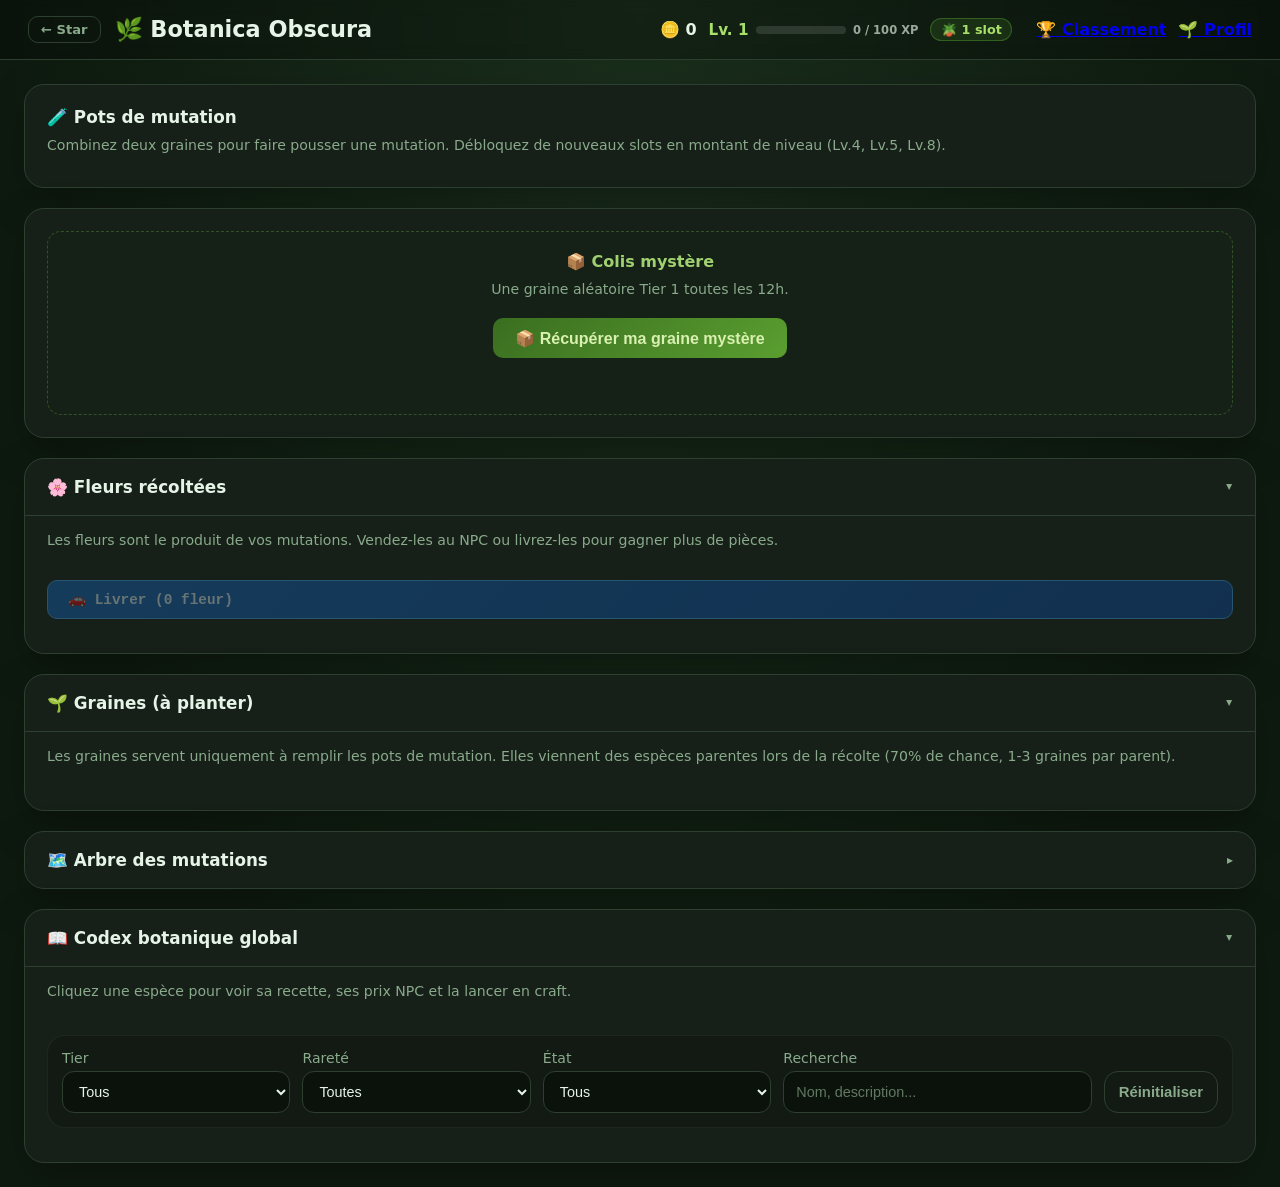
==== commit c5edf959: "feat: séparation fleurs (vente/livraison) vs graines (plantation) - lib/flowerInventory.js : CRUD bo" ====
--- a/index.html
+++ b/index.html
@@ -22,10 +22,8 @@
   <body>
     <header class="topbar">
       <div class="topbar-left">
-        <a href="/star/" class="back-to-star">← Star</a>
-        <div class="topbar-title">
-          <h1>🌿 Botanica Obscura</h1>
-        </div>
+        <a href="/star/" class="back-to-star">&larr; Star</a>
+        <div class="topbar-title"><h1>🌿 Botanica Obscura</h1></div>
       </div>
       <div class="player-stats">
         <span id="coins">🪙 0</span>
@@ -36,7 +34,7 @@
           </div>
           <span id="xp-text" class="xp-text">0 / 100 XP</span>
         </div>
-        <span id="pot-slots-badge">🪨 1 slot</span>
+        <span id="pot-slots-badge">🪴 1 slot</span>
         <div id="authZone" class="auth-zone">
           <div id="userBadge" class="user-badge" style="display:none">
             <span class="auth-avatar-placeholder">🌿</span>
@@ -45,7 +43,6 @@
         </div>
         <a href="leaderboard.html" class="nav-link">🏆 Classement</a>
         <a href="profil.html" class="nav-link">🌱 Profil</a>
-        <a href="delivery.html" class="nav-link">🚚 Livraisons</a>
       </div>
     </header>
 
@@ -69,6 +66,7 @@
         <div id="harvest-reveal-name" class="harvest-reveal-name"></div>
         <div id="harvest-reveal-rarity" class="harvest-reveal-rarity"></div>
         <div id="harvest-reveal-qty" class="harvest-reveal-qty"></div>
+        <div id="harvest-reveal-seeds" class="harvest-reveal-seeds" style="display:none"></div>
         <div id="harvest-reveal-xp" class="harvest-reveal-xp"></div>
         <button id="harvest-reveal-close" class="harvest-reveal-close-btn">Continuer 🌿</button>
       </div>
@@ -85,18 +83,29 @@
       <section class="panel full-width">
         <div id="mystery-seed-zone">
           <h3>📦 Colis mystère</h3>
-          <p class="muted">Une graine aléatoire Tier 1 toutes les 12h. À partir du niveau 2, le colis utilise un pool amélioré.</p>
+          <p class="muted">Une graine aléatoire Tier 1 toutes les 12h.</p>
           <button id="mystery-seed-btn">📦 Récupérer ma graine mystère</button>
           <div id="mystery-seed-countdown"></div>
           <div id="mystery-seed-msg"></div>
         </div>
       </section>
 
+      <!-- FLEURS (à vendre / livrer) -->
       <details class="panel full-width collapsible-zone" open>
-        <summary class="zone-summary">🎒 Inventaire des graines</summary>
+        <summary class="zone-summary">🌸 Fleurs récoltées</summary>
         <div class="zone-content">
-          <p class="muted">Vendez au NPC pour gagner des pièces. Cliquez "🌱 Placer" pour charger une graine dans un pot.</p>
-          <button id="deliver-btn" disabled>🚗 Livrer (0 graines)</button>
+          <p class="muted">Les fleurs sont le produit de vos mutations. Vendez-les au NPC ou livrez-les pour gagner plus de pièces.</p>
+          <button id="deliver-btn" disabled>🚗 Livrer (0 fleur)</button>
+          <div id="flowersEmpty" class="muted" style="display:none">Aucune fleur pour l'instant. Récoltez un pot !</div>
+          <div id="flowersGrid" class="inventory-grid"></div>
+        </div>
+      </details>
+
+      <!-- GRAINES (à planter) -->
+      <details class="panel full-width collapsible-zone" open>
+        <summary class="zone-summary">🌱 Graines (à planter)</summary>
+        <div class="zone-content">
+          <p class="muted">Les graines servent uniquement à remplir les pots de mutation. Elles viennent des espèces parentes lors de la récolte (70% de chance, 1-3 graines par parent).</p>
           <div id="inventoryEmpty" class="muted" style="display:none">Aucune graine pour l'instant.</div>
           <div id="inventoryGrid" class="inventory-grid"></div>
         </div>
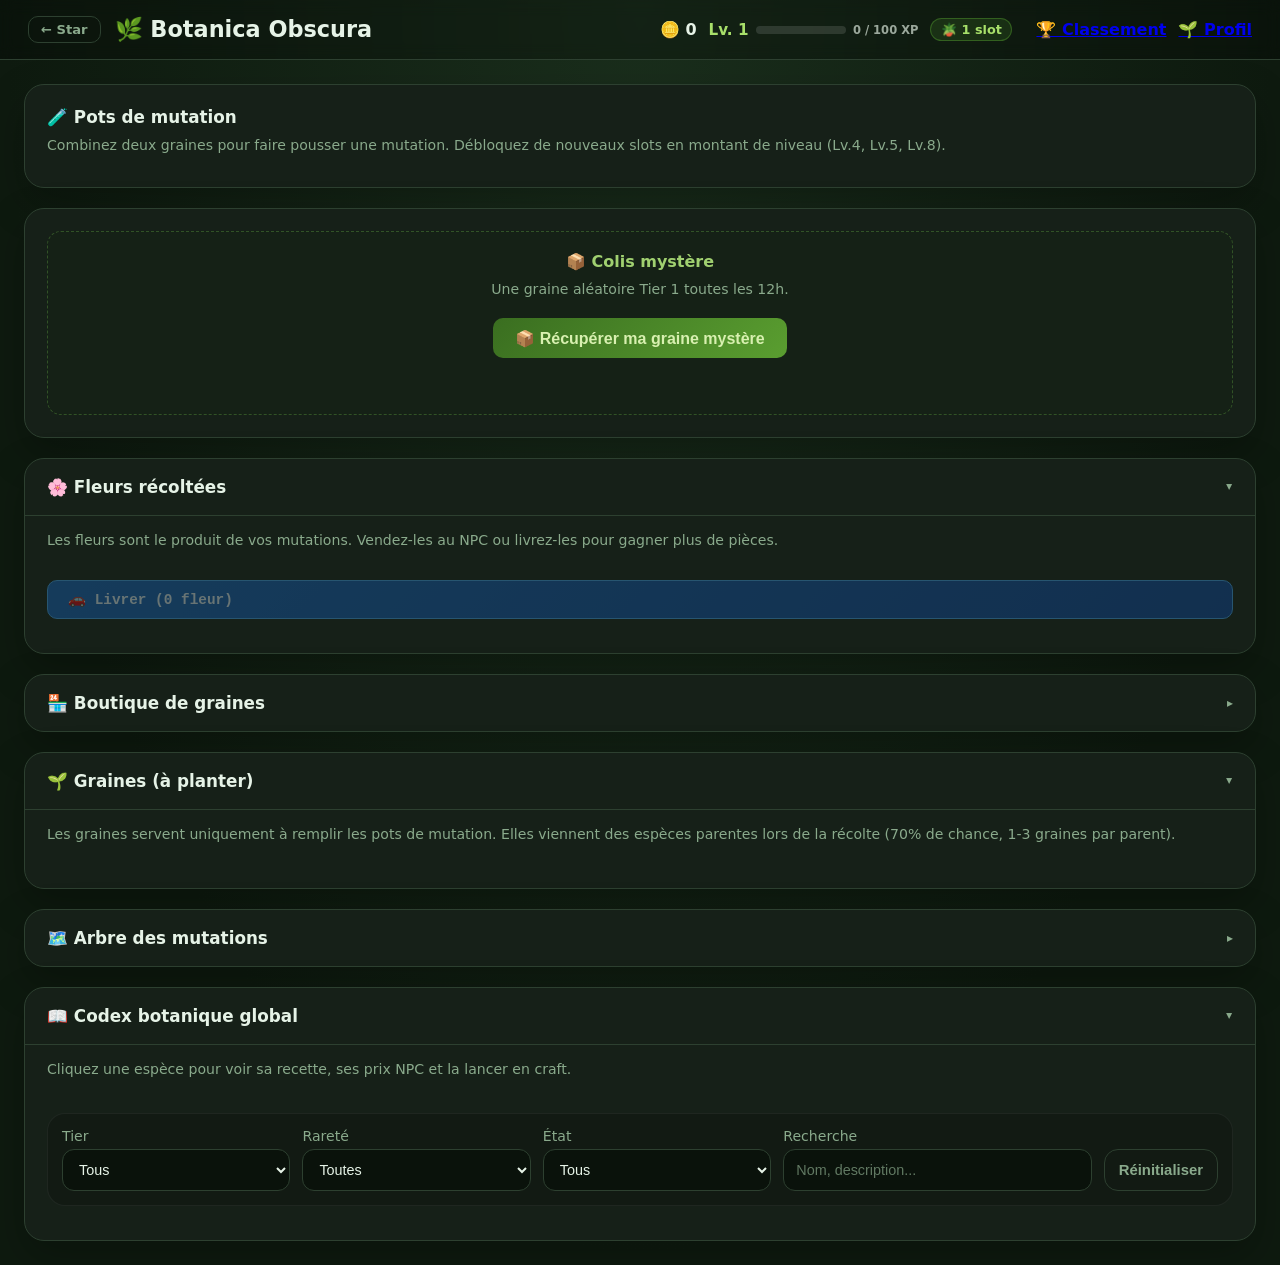
==== commit 6fa2f938: "feat: boutique de graines de base (seedShop) + fix seedDrop parents - lib/seedShop.js : achat graine" ====
--- a/index.html
+++ b/index.html
@@ -18,6 +18,7 @@
     <link rel="stylesheet" href="styles/discovery.css" />
     <link rel="stylesheet" href="styles/speciesPanel.css" />
     <link rel="stylesheet" href="styles/deliveryGame.css" />
+    <link rel="stylesheet" href="styles/seedShop.css" />
   </head>
   <body>
     <header class="topbar">
@@ -101,6 +102,16 @@
         </div>
       </details>
 
+      <!-- BOUTIQUE DE GRAINES -->
+      <details class="panel full-width collapsible-zone">
+        <summary class="zone-summary">🏪 Boutique de graines</summary>
+        <div class="zone-content">
+          <p class="muted">Achetez des graines de base avec vos pièces pour remplir vos pots de mutation.</p>
+          <div id="shopEmpty" class="muted" style="display:none">Boutique indisponible.</div>
+          <div id="shopGrid"></div>
+        </div>
+      </details>
+
       <!-- GRAINES (à planter) -->
       <details class="panel full-width collapsible-zone" open>
         <summary class="zone-summary">🌱 Graines (à planter)</summary>
--- a/styles/seedShop.css
+++ b/styles/seedShop.css
@@ -0,0 +1,92 @@
+/* ──────────────────────────────────────────────────────────────────
+   seedShop.css — Boutique de graines
+────────────────────────────────────────────────────────────────── */
+
+#shopGrid {
+  display: grid;
+  grid-template-columns: repeat(auto-fill, minmax(200px, 1fr));
+  gap: 14px;
+  margin-top: 12px;
+}
+
+.shop-card {
+  background: rgba(255,255,255,0.04);
+  border: 1.5px solid rgba(255,255,255,0.10);
+  border-radius: 12px;
+  padding: 14px 12px 10px;
+  display: flex;
+  flex-direction: column;
+  align-items: center;
+  gap: 8px;
+  transition: border-color 0.2s, transform 0.15s;
+}
+.shop-card:hover { transform: translateY(-2px); }
+
+/* Bordures rareté (réutilise les classes inventory.css) */
+.rarity-border-common    { border-color: #6aaa64; }
+.rarity-border-rare      { border-color: #4a90d9; }
+.rarity-border-epic      { border-color: #9b59b6; }
+.rarity-border-legendary { border-color: #e67e22; }
+.rarity-border-mythic    { border-color: #e74c3c; }
+
+.shop-sprite {
+  width: 64px;
+  height: 64px;
+  display: flex;
+  align-items: center;
+  justify-content: center;
+}
+.shop-sprite svg { width: 100%; height: 100%; }
+
+.shop-info {
+  text-align: center;
+  width: 100%;
+}
+.shop-name {
+  font-weight: 700;
+  font-size: 0.95em;
+  margin-bottom: 4px;
+  color: #e8e8e8;
+}
+.shop-meta {
+  display: flex;
+  gap: 6px;
+  justify-content: center;
+  align-items: center;
+  margin-bottom: 6px;
+}
+.shop-tier {
+  font-size: 0.75em;
+  color: #aaa;
+  background: rgba(255,255,255,0.07);
+  padding: 1px 7px;
+  border-radius: 8px;
+}
+.shop-desc {
+  font-size: 0.78em;
+  color: #999;
+  line-height: 1.35;
+  min-height: 2.5em;
+}
+
+.shop-buy-btn {
+  width: 100%;
+  padding: 8px 0;
+  border: none;
+  border-radius: 8px;
+  font-size: 0.92em;
+  font-weight: 700;
+  cursor: pointer;
+  background: linear-gradient(135deg, #2d8a4e, #1e6b3a);
+  color: #fff;
+  letter-spacing: 0.3px;
+  transition: opacity 0.15s, transform 0.1s;
+}
+.shop-buy-btn:hover:not([disabled]) { opacity: 0.88; transform: scale(1.02); }
+.shop-buy-btn.shop-btn-disabled,
+.shop-buy-btn[disabled] {
+  background: #333;
+  color: #666;
+  cursor: not-allowed;
+  opacity: 0.7;
+}
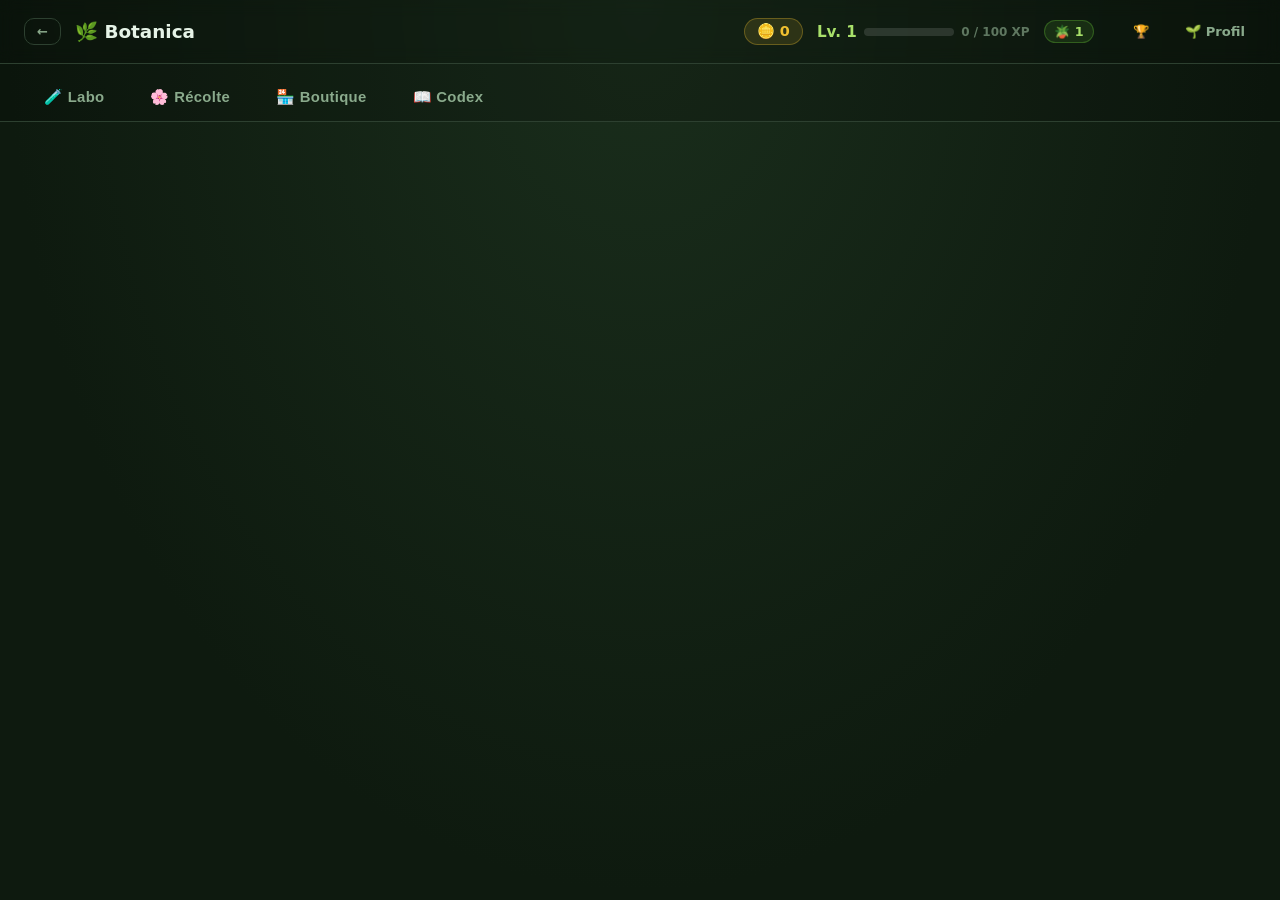
==== commit f280424f: "refactor: navigation par onglets (Labo / Récolte / Boutique / Codex) - index.html : structure tabs, " ====
--- a/index.html
+++ b/index.html
@@ -6,6 +6,7 @@
     <title>Botanica Obscura</title>
     <link rel="icon" href="data:image/svg+xml,%3Csvg%20xmlns%3D%22http%3A%2F%2Fwww.w3.org%2F2000%2Fsvg%22%20viewBox%3D%220%200%20100%20100%22%3E%3Ctext%20y%3D%22.9em%22%20font-size%3D%2290%22%3E%F0%9F%8C%BF%3C%2Ftext%3E%3C%2Fsvg%3E" />
     <link rel="stylesheet" href="styles.css" />
+    <link rel="stylesheet" href="styles/tabs.css" />
     <link rel="stylesheet" href="styles/garden.css" />
     <link rel="stylesheet" href="styles/inventory.css" />
     <link rel="stylesheet" href="styles/toast.css" />
@@ -21,10 +22,12 @@
     <link rel="stylesheet" href="styles/seedShop.css" />
   </head>
   <body>
+
+    <!-- ── Topbar ──────────────────────────────────────────────────── -->
     <header class="topbar">
       <div class="topbar-left">
-        <a href="/star/" class="back-to-star">&larr; Star</a>
-        <div class="topbar-title"><h1>🌿 Botanica Obscura</h1></div>
+        <a href="/star/" class="back-to-star">&larr;</a>
+        <h1>🌿 Botanica</h1>
       </div>
       <div class="player-stats">
         <span id="coins">🪙 0</span>
@@ -35,19 +38,19 @@
           </div>
           <span id="xp-text" class="xp-text">0 / 100 XP</span>
         </div>
-        <span id="pot-slots-badge">🪴 1 slot</span>
+        <span id="pot-slots-badge">🪴 1</span>
         <div id="authZone" class="auth-zone">
           <div id="userBadge" class="user-badge" style="display:none">
             <span class="auth-avatar-placeholder">🌿</span>
             <span class="auth-username"></span>
           </div>
         </div>
-        <a href="leaderboard.html" class="nav-link">🏆 Classement</a>
+        <a href="leaderboard.html" class="nav-link">🏆</a>
         <a href="profil.html" class="nav-link">🌱 Profil</a>
       </div>
     </header>
 
-    <!-- Overlay level-up -->
+    <!-- ── Overlays ────────────────────────────────────────────────── -->
     <div id="levelup-overlay" class="levelup-overlay" style="display:none">
       <div class="levelup-card">
         <div class="levelup-emoji">🌟</div>
@@ -58,7 +61,6 @@
       </div>
     </div>
 
-    <!-- Overlay récolte -->
     <div id="harvest-reveal-overlay" class="harvest-reveal-overlay" style="display:none">
       <div class="harvest-reveal-card">
         <div id="harvest-reveal-first" class="harvest-reveal-first">🏅 Première découverte mondiale !</div>
@@ -73,56 +75,34 @@
       </div>
     </div>
 
-    <main class="layout">
-
-      <section class="panel full-width" id="pots-section">
+    <!-- ── Barre d'onglets ─────────────────────────────────────────── -->
+    <nav class="tabs-bar" role="tablist" aria-label="Navigation principale">
+      <button class="tab-btn" data-tab="lab"      role="tab">🧪 Labo</button>
+      <button class="tab-btn" data-tab="harvest"  role="tab">🌸 Récolte</button>
+      <button class="tab-btn" data-tab="shop"     role="tab">🏪 Boutique</button>
+      <button class="tab-btn" data-tab="codex"    role="tab">📖 Codex</button>
+    </nav>
+
+    <!-- ════════════════════════════════════════════════════════════════
+         ONGLET 1 — LABO
+         Pots de mutation + sélection graines
+    ═══════════════════════════════════════════════════════════════════ -->
+    <div class="tab-panel" data-tab="lab" role="tabpanel">
+
+      <section class="panel" id="pots-section">
         <h2>🧪 Pots de mutation</h2>
-        <p class="muted">Combinez deux graines pour faire pousser une mutation. Débloquez de nouveaux slots en montant de niveau (Lv.4, Lv.5, Lv.8).</p>
+        <p class="muted">Combinez deux graines pour créer une mutation. Nouveaux slots à Lv.4, Lv.5, Lv.8.</p>
         <div id="pots-grid" class="pots-grid-wrap"></div>
       </section>
 
-      <section class="panel full-width">
-        <div id="mystery-seed-zone">
-          <h3>📦 Colis mystère</h3>
-          <p class="muted">Une graine aléatoire Tier 1 toutes les 12h.</p>
-          <button id="mystery-seed-btn">📦 Récupérer ma graine mystère</button>
-          <div id="mystery-seed-countdown"></div>
-          <div id="mystery-seed-msg"></div>
-        </div>
-      </section>
-
-      <!-- FLEURS (à vendre / livrer) -->
-      <details class="panel full-width collapsible-zone" open>
-        <summary class="zone-summary">🌸 Fleurs récoltées</summary>
-        <div class="zone-content">
-          <p class="muted">Les fleurs sont le produit de vos mutations. Vendez-les au NPC ou livrez-les pour gagner plus de pièces.</p>
-          <button id="deliver-btn" disabled>🚗 Livrer (0 fleur)</button>
-          <div id="flowersEmpty" class="muted" style="display:none">Aucune fleur pour l'instant. Récoltez un pot !</div>
-          <div id="flowersGrid" class="inventory-grid"></div>
-        </div>
-      </details>
-
-      <!-- BOUTIQUE DE GRAINES -->
-      <details class="panel full-width collapsible-zone">
-        <summary class="zone-summary">🏪 Boutique de graines</summary>
-        <div class="zone-content">
-          <p class="muted">Achetez des graines de base avec vos pièces pour remplir vos pots de mutation.</p>
-          <div id="shopEmpty" class="muted" style="display:none">Boutique indisponible.</div>
-          <div id="shopGrid"></div>
-        </div>
-      </details>
-
-      <!-- GRAINES (à planter) -->
-      <details class="panel full-width collapsible-zone" open>
-        <summary class="zone-summary">🌱 Graines (à planter)</summary>
-        <div class="zone-content">
-          <p class="muted">Les graines servent uniquement à remplir les pots de mutation. Elles viennent des espèces parentes lors de la récolte (70% de chance, 1-3 graines par parent).</p>
-          <div id="inventoryEmpty" class="muted" style="display:none">Aucune graine pour l'instant.</div>
-          <div id="inventoryGrid" class="inventory-grid"></div>
-        </div>
-      </details>
-
-      <details class="panel full-width collapsible-zone" id="garden-section" style="display:none">
+      <section class="panel">
+        <h2>🌱 Graines disponibles</h2>
+        <p class="muted">Cliquez une graine pour la placer dans le prochain pot libre.</p>
+        <div id="inventoryEmpty" class="muted" style="display:none">Aucune graine — achetez-en dans la Boutique !</div>
+        <div id="inventoryGrid" class="inventory-grid"></div>
+      </section>
+
+      <details class="panel collapsible-zone" id="garden-section" style="display:none">
         <summary class="zone-summary">🌡️ Jardin &amp; Améliorations</summary>
         <div class="zone-content">
           <p class="muted">Améliorez votre jardin pour augmenter la qualité et la quantité de vos récoltes.</p>
@@ -130,7 +110,7 @@
         </div>
       </details>
 
-      <details class="panel full-width collapsible-zone" id="testers-section" style="display:none">
+      <details class="panel collapsible-zone" id="testers-section" style="display:none">
         <summary class="zone-summary">🧑‍🌾 Testeurs</summary>
         <div class="zone-content">
           <p class="muted">Récoltez une plante puis faites-la goûter à vos testeurs !</p>
@@ -138,40 +118,87 @@
         </div>
       </details>
 
-      <details class="panel full-width collapsible-zone">
+    </div>
+
+    <!-- ════════════════════════════════════════════════════════════════
+         ONGLET 2 — RÉCOLTE
+         Fleurs récoltées + vente
+    ═══════════════════════════════════════════════════════════════════ -->
+    <div class="tab-panel" data-tab="harvest" role="tabpanel">
+
+      <section class="panel">
+        <h2>🌸 Fleurs récoltées</h2>
+        <p class="muted">Les fleurs sont le produit de vos mutations. Vendez-les au NPC ou livrez-les pour gagner plus de pièces.</p>
+        <button id="deliver-btn" disabled>🚗 Livrer (0 fleur)</button>
+        <div id="flowersEmpty" class="muted" style="display:none">Aucune fleur pour l'instant — récoltez un pot !</div>
+        <div id="flowersGrid" class="inventory-grid"></div>
+      </section>
+
+    </div>
+
+    <!-- ════════════════════════════════════════════════════════════════
+         ONGLET 3 — BOUTIQUE
+         Graines de base + colis mystère
+    ═══════════════════════════════════════════════════════════════════ -->
+    <div class="tab-panel" data-tab="shop" role="tabpanel">
+
+      <section class="panel">
+        <div id="mystery-seed-zone">
+          <h2>📦 Colis mystère</h2>
+          <p class="muted">Une graine aléatoire Tier 0 toutes les 12h — gratuite !</p>
+          <button id="mystery-seed-btn">📦 Récupérer ma graine mystère</button>
+          <div id="mystery-seed-countdown"></div>
+          <div id="mystery-seed-msg"></div>
+        </div>
+      </section>
+
+      <section class="panel">
+        <h2>🏪 Graines de base</h2>
+        <p class="muted">Achetez des graines pour remplir vos pots. Les prix varient selon la rareté.</p>
+        <div id="shopEmpty" class="muted" style="display:none">Boutique indisponible.</div>
+        <div id="shopGrid"></div>
+      </section>
+
+    </div>
+
+    <!-- ════════════════════════════════════════════════════════════════
+         ONGLET 4 — CODEX
+         Arbre des mutations + codex filtrable
+    ═══════════════════════════════════════════════════════════════════ -->
+    <div class="tab-panel" data-tab="codex" role="tabpanel">
+
+      <details class="panel collapsible-zone">
         <summary class="zone-summary">🗺️ Arbre des mutations</summary>
         <div class="zone-content">
-          <p class="muted">Clique sur un nœud pour voir la recette et envoyer directement dans un pot.</p>
+          <p class="muted">Clique sur un nœud pour voir la recette et envoyer dans un pot.</p>
           <div id="mutationTree" class="mutation-tree-wrap"></div>
         </div>
       </details>
 
-      <details class="panel full-width collapsible-zone" open>
-        <summary class="zone-summary">📖 Codex botanique global</summary>
-        <div class="zone-content">
-          <p class="muted">Cliquez une espèce pour voir sa recette, ses prix NPC et la lancer en craft.</p>
-          <div id="codexSummary" class="codex-summary" aria-live="polite"></div>
-          <div class="codex-toolbar" aria-label="Filtres du codex botanique">
-            <label>Tier<select id="codexTierFilter"><option value="all">Tous</option></select></label>
-            <label>Rareté<select id="codexRarityFilter"><option value="all">Toutes</option></select></label>
-            <label>État
-              <select id="codexStateFilter">
-                <option value="all">Tous</option>
-                <option value="unlocked">Débloquées</option>
-                <option value="server-known">Connues serveur</option>
-                <option value="unknown">Inconnues</option>
-              </select>
-            </label>
-            <label class="codex-search-label">Recherche
-              <input id="codexSearch" type="search" placeholder="Nom, description..." autocomplete="off" />
-            </label>
-            <button id="codexResetFilters" class="codex-reset-btn" type="button">Réinitialiser</button>
-          </div>
-          <div id="codexGrid" class="codex-grid"></div>
-        </div>
-      </details>
-
-    </main>
+      <section class="panel">
+        <h2>📖 Codex botanique</h2>
+        <div id="codexSummary" class="codex-summary" aria-live="polite"></div>
+        <div class="codex-toolbar" aria-label="Filtres du codex botanique">
+          <label>Tier<select id="codexTierFilter"><option value="all">Tous</option></select></label>
+          <label>Rareté<select id="codexRarityFilter"><option value="all">Toutes</option></select></label>
+          <label>État
+            <select id="codexStateFilter">
+              <option value="all">Tous</option>
+              <option value="unlocked">Débloquées</option>
+              <option value="server-known">Connues serveur</option>
+              <option value="unknown">Inconnues</option>
+            </select>
+          </label>
+          <label class="codex-search-label">Recherche
+            <input id="codexSearch" type="search" placeholder="Nom, description..." autocomplete="off" />
+          </label>
+          <button id="codexResetFilters" class="codex-reset-btn" type="button">Réinitialiser</button>
+        </div>
+        <div id="codexGrid" class="codex-grid"></div>
+      </section>
+
+    </div>
+
     <script type="module" src="app.js"></script>
   </body>
-</html>+</html>
--- a/styles/tabs.css
+++ b/styles/tabs.css
@@ -0,0 +1,162 @@
+/* ─────────────────────────────────────────────────────────────────────
+   tabs.css — Navigation principale Botanica Obscura
+───────────────────────────────────────────────────────────────────── */
+
+/* ── Barre d'onglets ─────────────────────────────────────────────── */
+.tabs-bar {
+  display: flex;
+  gap: 6px;
+  padding: 14px 24px 0;
+  border-bottom: 1px solid var(--border);
+  background: rgba(0,0,0,0.18);
+  position: sticky;
+  top: 64px; /* sous la topbar */
+  z-index: 9;
+  overflow-x: auto;
+  scrollbar-width: none;
+}
+.tabs-bar::-webkit-scrollbar { display: none; }
+
+.tab-btn {
+  background: transparent;
+  border: none;
+  border-bottom: 3px solid transparent;
+  border-radius: 0;
+  color: var(--muted);
+  font-size: 0.93rem;
+  font-weight: 700;
+  padding: 10px 20px 12px;
+  cursor: pointer;
+  white-space: nowrap;
+  transition: color 0.18s, border-color 0.18s;
+  letter-spacing: 0.02em;
+}
+.tab-btn:hover  { color: var(--text); }
+.tab-btn.active {
+  color: var(--accent);
+  border-bottom-color: var(--accent);
+}
+
+/* ── Panneaux ────────────────────────────────────────────────────── */
+.tab-panel {
+  display: none;
+  flex-direction: column;
+  gap: 20px;
+  padding: 24px;
+  animation: tab-fade 0.2s ease;
+}
+.tab-panel.active {
+  display: flex;
+}
+@keyframes tab-fade {
+  from { opacity: 0; transform: translateY(4px); }
+  to   { opacity: 1; transform: translateY(0); }
+}
+
+/* ── Topbar allégée ──────────────────────────────────────────────── */
+.topbar {
+  height: 64px;
+  padding: 0 24px;
+  flex-wrap: nowrap;
+}
+.topbar h1 { font-size: 1.15rem; }
+
+.player-stats {
+  gap: 14px;
+  font-size: 0.9rem;
+}
+
+/* coins + XP côte à côte, compacts */
+#coins {
+  background: rgba(240,192,48,0.12);
+  border: 1px solid rgba(240,192,48,0.3);
+  border-radius: 20px;
+  padding: 4px 12px;
+  font-size: 0.9rem;
+  font-weight: 700;
+  color: var(--gold);
+}
+
+.level-xp-block {
+  display: flex;
+  align-items: center;
+  gap: 7px;
+}
+#level {
+  font-size: 0.88rem;
+  font-weight: 700;
+  color: var(--accent);
+  white-space: nowrap;
+}
+.xp-bar-wrap {
+  width: 70px;
+  height: 6px;
+  background: rgba(255,255,255,0.08);
+  border-radius: 999px;
+  overflow: hidden;
+}
+.xp-bar-fill {
+  height: 100%;
+  background: linear-gradient(90deg, var(--accent), #a8e060);
+  border-radius: 999px;
+  transition: width 0.5s ease;
+}
+#xp-text {
+  font-size: 0.75rem;
+  color: var(--muted);
+  white-space: nowrap;
+}
+
+/* slots badge compact */
+#pot-slots-badge {
+  font-size: 0.82rem;
+  color: var(--muted);
+  background: rgba(255,255,255,0.05);
+  border: 1px solid var(--border);
+  border-radius: 16px;
+  padding: 3px 10px;
+}
+
+/* liens nav -> discrets */
+.nav-link {
+  font-size: 0.82rem;
+  font-weight: 600;
+  color: var(--muted);
+  text-decoration: none;
+  padding: 4px 10px;
+  border-radius: 10px;
+  border: 1px solid transparent;
+  transition: color 0.18s, border-color 0.18s;
+}
+.nav-link:hover {
+  color: var(--accent);
+  border-color: var(--border);
+}
+
+/* ── Layout interne panneaux ─────────────────────────────────────── */
+.tab-panel .panel {
+  background: var(--bg-panel);
+  border: 1px solid var(--border);
+  border-radius: 20px;
+  padding: 22px;
+}
+.tab-panel .panel h2,
+.tab-panel .panel h3 {
+  font-size: 1rem;
+  margin-bottom: 10px;
+}
+
+/* collapsible dans les panels */
+.tab-panel .collapsible-zone { padding: 0; }
+.tab-panel .zone-summary {
+  padding: 16px 20px;
+  font-size: 0.97rem;
+}
+
+/* ── Responsive mobile ───────────────────────────────────────────── */
+@media (max-width: 640px) {
+  .tab-btn { padding: 10px 14px 12px; font-size: 0.85rem; }
+  .tab-panel { padding: 16px; gap: 16px; }
+  #xp-text { display: none; }
+  .nav-link { display: none; }
+}
